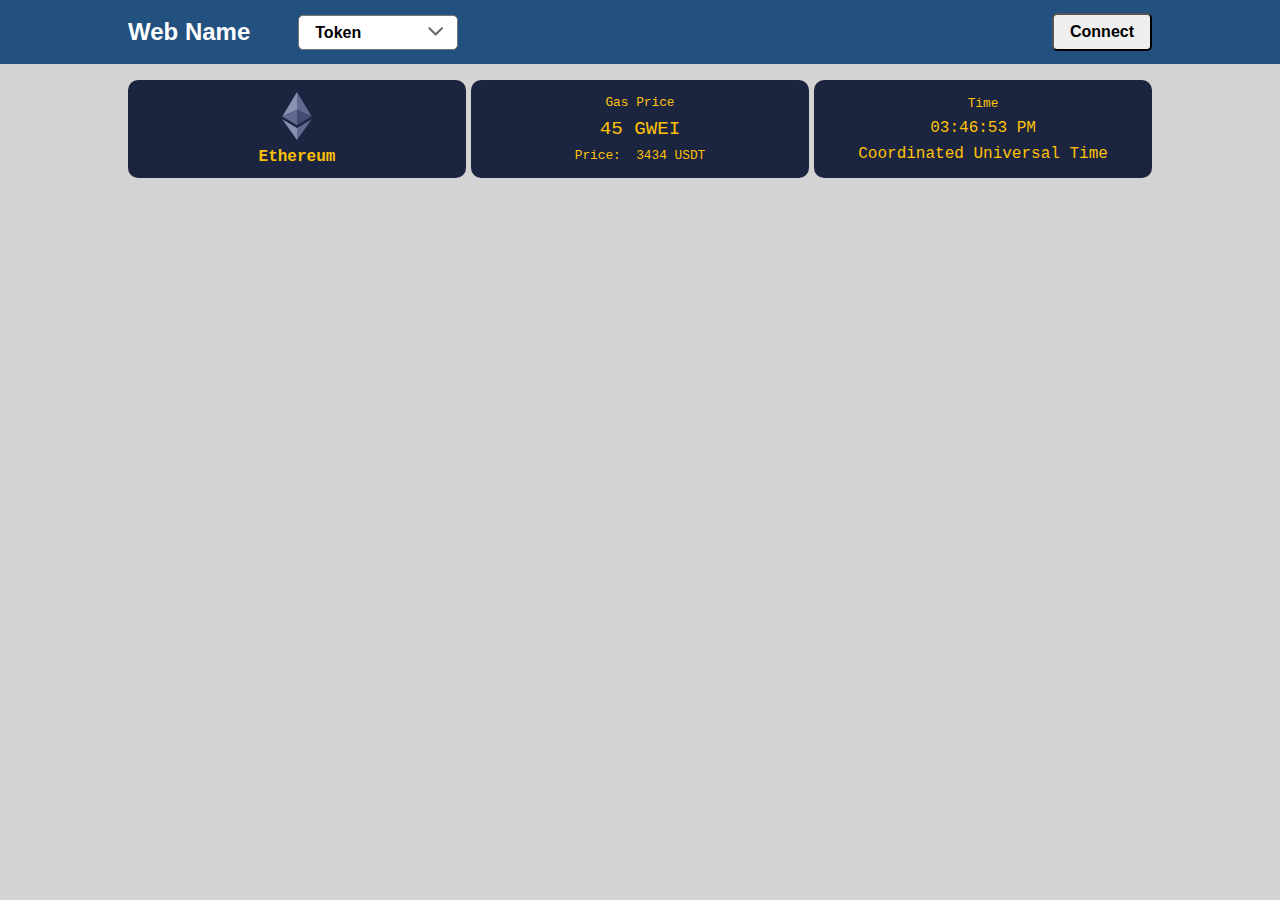
==== public/token.html @ e1e06a16 "time complete" ====
<!DOCTYPE html>
<html lang="en">
<head>
    <meta charset="UTF-8">
    <meta http-equiv="X-UA-Compatible" content="IE=edge">
    <meta name="viewport" content="width=device-width, initial-scale=1.0">
    <title>Token</title>

    <link rel="stylesheet" href="../assets/css/header.css">
    <link rel="stylesheet" href="assets/css/token.css">
</head>
<body>
    
    <header id="header"></header>

    <div class="main">
        
        <div class="first_layer">
            <div class="first_row_1">
                <div class="first_row_box_one">
                    <img class="network_logo" src="assets/images/network/ethereum-eth-logo-diamond-purple.svg" alt="">
                    <div><b>Ethereum</b></div>
                </div>
                <div class="first_row_box_two">
                  <div class="gas_price_into_title">Gas Price</div>
                  <div class="gas_price_into_gwei">45 GWEI</div>
                  <div class="gas_price_into_usdt">
                      Price: &nbsp;
                      <p>3434</p>
                      &nbsp;USDT
                  </div>
                </div>
                <div class="first_row_box_three">
                  <div class="time_into_title">Time</div>
                  <div id="time_zone_time"></div>
                  <div id="time_zone_name"></div>
                </div>
            </div>
        </div>

    </div>

</body>
</html>
<!-- <script src="assets/js/token.js"></script> -->

<script>

    function displayTime() {
        const now = new Date();
        const timeOptions = { hour: '2-digit', minute: '2-digit', second: '2-digit', hour12: true };
        const timeString = now.toLocaleTimeString('en-US', timeOptions);
        
        const timeZoneOptions = { timeZoneName: 'long' };
        const dateTimeFormat = new Intl.DateTimeFormat('en-US', timeZoneOptions);
        const [{ value: timeZoneName }] = dateTimeFormat.formatToParts(now).filter(part => part.type === 'timeZoneName');

        document.querySelector('#time_zone_time').innerHTML = timeString;
        document.querySelector('#time_zone_name').innerHTML = timeZoneName;

    }
    setInterval(() => displayTime(), 1000);
    displayTime();
</script>

<script>
  document.addEventListener('DOMContentLoaded', async function () {
    try {
      
      const header_fetch = fetch('../header.html');

      const [header_fetch_response] = await Promise.all([header_fetch]);

      if (!header_fetch_response.ok) throw new Error('Network response for header was not ok'); 

      const headerData = await header_fetch_response.text();

      document.querySelector('#header').innerHTML = headerData;

      header();
    } catch (error) {
      console.error('Error loading header.html:', error);
    }
  });
</script>
---- assets/css/header.css ----
@import url("color.css");

*{
    margin: 00px;
    padding: 00px;
    box-sizing: border-box;
}
a{
    text-decoration: none;
    color: black;
}

header{
    width: 100%;

    position: sticky;
    top: 00px;
}

.header_parent{
    background-color: var(--header_bg);
    width: 100%;
    height: 4rem;
    padding: 1rem 10%;

    display: flex;
    justify-content: space-between;
    align-items: center;
}
body{
    background-color: var(--background_color);
}
.header_parent .web_name_h{
    font-weight: bold;
    font-family:Verdana, Geneva, Tahoma, sans-serif;
    color: white;
}
.header_parent .header_first_div{
    display: flex;
    justify-content: space-between;
    align-items: center;
    gap: 3rem;
}
.header_parent .connect_wallet_btn{
    padding: 0.5rem 1rem;
    border-radius: 5px;
    font-weight: bold;
    font-size: 1rem;
}
.header_parent .page_select_tag{
    outline: none;
    padding: 0.5rem 1rem;
    font-weight: bold;
    border-radius: 5px;

    min-width: 10rem;
    background-color: var(--white);
    font-size: 16px;
    appearance: none;
    background-image: url('[data-uri]');
    background-repeat: no-repeat;
    background-position: right 10px center;
}

.header_parent .page_select_tag option {
    padding: 10px;
    background-color: #fff;
    color: #333;
    font-size: 16px;
}
---- public/assets/css/token.css ----
.main{
    padding: 1rem 10%;
}
.main *{
    font-family: 'Courier New', Courier, monospace;
}
.first_row_1{
    display: flex;
    justify-content: space-between;
    align-items: center;
}    

.first_row_box_one,
.first_row_box_two,
.first_row_box_three{
    padding: 10px;
    border-radius: 10px;
    background-color:var(--secondary_color);
    width: 33%;
    max-height:100px;
    min-height:98px;
}
.first_row_box_one{
    display:flex;
    justify-content: center;
    align-items: center;
    gap: 0.5rem;
    flex-direction: column;
}
.first_row_box_two{
    display: flex;
    justify-content: center;
    align-items: center;
    flex-direction: column;
    gap: 0.5rem;
}
.first_row_box_three{
    display:flex;
    justify-content:center;
    align-items:center;
    flex-direction:column;
    gap: 0.5rem;
}
#day_month_year_div,
#hour_minute_second_div{
    font-size: 1.2rem;
}
.first_row_box_three *{
   color: var(--accent_color);
}
.first_row_box_two,
.first_row_box_one{
    color: var(--accent_color);
}
.first_row_box_one .network_logo{
   height: 3rem;
   width: 3rem;
}
.gas_price_into_gwei{
    font-size: 1.2rem;
}
.gas_price_into_title{
    font-size: 0.8rem;
}
.time_into_title{
    font-size: 0.8rem;
}
.gas_price_into_usdt{
    display: flex;
    justify-content: center;
    align-items: center;
    font-size: 0.8rem;
}
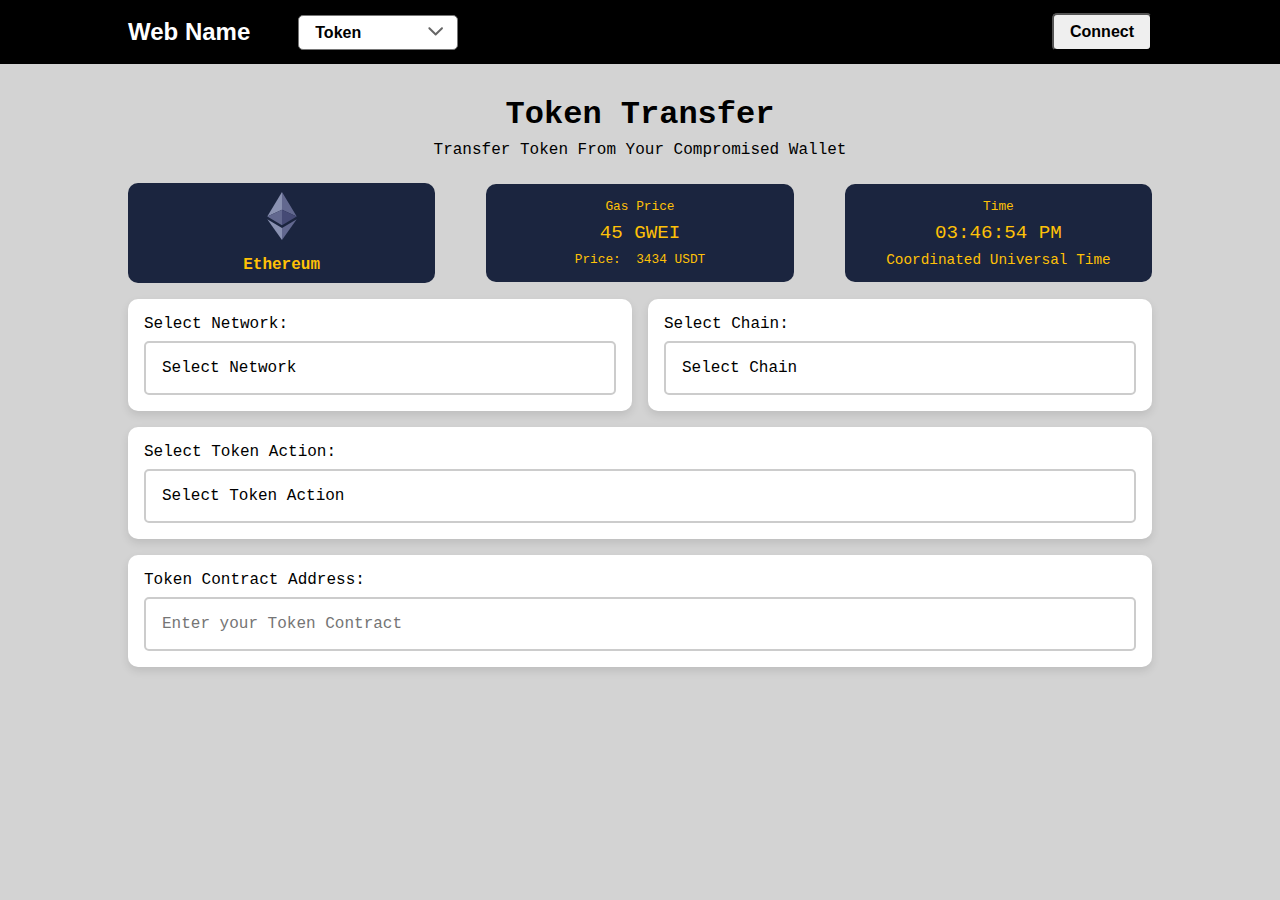
==== commit aa7a9937: "some input tag complete" ====
--- a/public/token.html
+++ b/public/token.html
@@ -8,35 +8,94 @@
 
     <link rel="stylesheet" href="../assets/css/header.css">
     <link rel="stylesheet" href="assets/css/token.css">
+
 </head>
 <body>
     
     <header id="header"></header>
 
     <div class="main">
+
+      <div class="action_title_div" id="action_name">
+        <center>
+          <h1>Token Transfer</h1>
+
+          <div class="descriptionof_token_title" id="action_description">Transfer Token From Your Compromised Wallet</div>
+        </center>
+      </div>
         
-        <div class="first_layer">
-            <div class="first_row_1">
-                <div class="first_row_box_one">
-                    <img class="network_logo" src="assets/images/network/ethereum-eth-logo-diamond-purple.svg" alt="">
-                    <div><b>Ethereum</b></div>
+      <div class="first_layer">
+          <div class="first_row_1">
+              <div class="first_row_box_one">
+                  <img class="network_logo" src="assets/images/network/ethereum-eth-logo-diamond-purple.svg" alt="">
+                  <div><b>Ethereum</b></div>
+              </div>
+              <div class="first_row_box_two">
+                <div class="gas_price_into_title">Gas Price</div>
+                <div class="gas_price_into_gwei">45 GWEI</div>
+                <div class="gas_price_into_usdt">
+                    Price: &nbsp;
+                    <p>3434</p>
+                    &nbsp;USDT
                 </div>
-                <div class="first_row_box_two">
-                  <div class="gas_price_into_title">Gas Price</div>
-                  <div class="gas_price_into_gwei">45 GWEI</div>
-                  <div class="gas_price_into_usdt">
-                      Price: &nbsp;
-                      <p>3434</p>
-                      &nbsp;USDT
-                  </div>
+              </div>
+              <div class="first_row_box_three">
+                <div class="time_into_title">Time</div>
+                <div id="time_zone_time"></div>
+                <div id="time_zone_name"></div>
+              </div>
+          </div>
+      </div>
+
+      <div class="second_layer">
+        <div class="second_row_1">
+
+              <div class="select_parent_div">
+                <div class="input_title_div">Select Network:</div>
+                <div class="select_arrow_contrainer">
+                  <select>
+                      <option value="" selected disabled>Select Network</option>
+                      <option value="network1">Main Network</option>
+                      <option value="network2">Test Network</option>
+                  </select>
                 </div>
-                <div class="first_row_box_three">
-                  <div class="time_into_title">Time</div>
-                  <div id="time_zone_time"></div>
-                  <div id="time_zone_name"></div>
-                </div>
-            </div>
+              </div>
+
+              <div class="select_parent_div">
+                <div class="input_title_div">Select Chain:</div>
+                <select>
+                  <option value="" selected disabled>Select Chain</option>
+                  <option value="network1">Ethrerum</option>
+                  <option value="network2">BNB Chain</option>
+              </select>
+              </div>
+
         </div>
+      </div>
+
+      <div class="third_layer">
+        <div class="third_row_1">
+
+              <div class="select_parent_div">
+                <div class="input_title_div">Select Token Action:</div>
+                <select>
+                  <option value="" selected disabled>Select Token Action</option>
+                  <option value="network1">Transfer Token</option>
+                  <option value="network2">Approve Token</option>
+              </select>
+              </div>
+
+        </div>
+      </div>
+
+      <div class="fourth_layer">
+        <div class="fourth_row_1">
+          <div class="input-container">
+            <div class="input_title_div">Token Contract Address:</div>
+              <input type="text" placeholder="Enter your Token Contract">
+          </div>
+        </div>
+      </div>
 
     </div>
 
--- a/public/assets/css/token.css
+++ b/public/assets/css/token.css
@@ -3,6 +3,15 @@
 }
 .main *{
     font-family: 'Courier New', Courier, monospace;
+}
+.action_title_div{
+    margin:1rem 00rem;
+}
+.descriptionof_token_title{
+    padding: 0.5rem;
+    background-color: transparent;
+    border-radius: 10px;
+    display: inline-block;
 }
 .first_row_1{
     display: flex;
@@ -16,7 +25,7 @@
     padding: 10px;
     border-radius: 10px;
     background-color:var(--secondary_color);
-    width: 33%;
+    width: 30%;
     max-height:100px;
     min-height:98px;
 }
@@ -24,7 +33,7 @@
     display:flex;
     justify-content: center;
     align-items: center;
-    gap: 0.5rem;
+    gap: 1rem;
     flex-direction: column;
 }
 .first_row_box_two{
@@ -41,9 +50,12 @@
     flex-direction:column;
     gap: 0.5rem;
 }
-#day_month_year_div,
-#hour_minute_second_div{
-    font-size: 1.2rem;
+
+#time_zone_time{
+  font-size: 1.2rem;
+}
+#time_zone_name{
+  font-size: 0.9rem;
 }
 .first_row_box_three *{
    color: var(--accent_color);
@@ -70,4 +82,134 @@
     justify-content: center;
     align-items: center;
     font-size: 0.8rem;
+}
+
+
+
+.second_layer .second_row_1 {
+    position: relative;
+    display: inline-block;
+    width:100%;
+    margin-top: 1rem;
+
+    display: flex;
+    align-items: center;
+    justify-content: space-between;
+    gap: 1rem;
+}
+.second_layer .second_row_1 .select_parent_div{
+    width: 50%;
+    position: relative;
+
+    background-color: var(--white);
+    padding: 1rem;
+    border-radius: 10px;
+    box-shadow: 0 4px 8px rgba(0, 0, 0, 0.1);
+}
+.second_layer .second_row_1 select {
+    appearance: none;
+    padding: 1rem;
+    font-size: 1rem;
+    border: 2px solid var(--input_normal_border_color);
+    border-radius: 5px;
+    background-color: var(--whtie);
+    cursor: pointer;
+    outline: none;
+    width: 100%;
+}
+.second_layer .second_row_1 select::-ms-expand {
+    display: none;
+}
+
+.second_layer .second_row_1 select option {
+    padding: 10px;
+}
+.second_layer .second_row_1 select:hover, .second_layer .second_row_1 select:focus {
+    border-color: var(--input_border_focus_color);
+    box-shadow: var(--input_border_box_shadow_focus_color);
+    outline: none;
+}
+
+.third_layer .third_row_1 {
+    position: relative;
+    display: inline-block;
+    width:100%;
+    margin-top: 1rem;
+
+    display: flex;
+    align-items: center;
+    justify-content: space-between;
+    gap: 1rem;
+}
+
+.third_layer .third_row_1 .select_parent_div{
+    width: 100%;
+    position: relative;
+
+    background-color: var(--white);
+    padding: 1rem;
+    border-radius: 10px;
+    box-shadow: 0 4px 8px rgba(0, 0, 0, 0.1);
+
+}
+.third_layer .third_row_1 select {
+    appearance: none;
+    padding: 1rem;  
+    font-size: 1rem;
+    border: 2px solid var(--input_normal_border_color);
+    border-radius: 5px;
+    background-color: var(--white);
+    cursor: pointer;
+    outline: none;
+    width: 100%;
+}
+.third_layer .third_row_1 select::-ms-expand {
+    display: none;
+}
+
+.third_layer .third_row_1 select option {
+    padding: 10px;
+}
+.third_layer .third_row_1 select:hover, .third_layer .third_row_1 select:focus {
+    border-color: var(--input_border_focus_color);
+    box-shadow: var(--input_border_box_shadow_focus_color);
+    outline: none;
+}
+
+.fourth_layer .fourth_row_1{
+    position: relative;
+    display: inline-block;
+    width:100%;
+    margin-top: 1rem;
+
+    display: flex;
+    align-items: center;
+    justify-content: space-between;
+    gap: 1rem;
+}
+
+.fourth_layer .fourth_row_1 .input-container {
+    background-color: var(--white);
+    padding: 1rem;
+    width: 100%;
+    border-radius: 10px;
+    box-shadow: 0 4px 8px rgba(0, 0, 0, 0.1);
+}
+.fourth_layer .fourth_row_1 input {
+    width: 100%;
+    padding: 1rem;
+    border: 2px solid var(--input_normal_border_color);
+    border-radius: 5px;
+    font-size: 16px;
+    transition: border-color 0.3s, box-shadow 0.3s;
+}
+
+.fourth_layer .fourth_row_1 input:focus {
+    border-color: var(--input_border_focus_color);
+    box-shadow: var(--input_border_box_shadow_focus_color);
+    outline: none;
+}
+
+.input_title_div{
+    margin: 00rem 00rem 0.5rem 00rem;
 }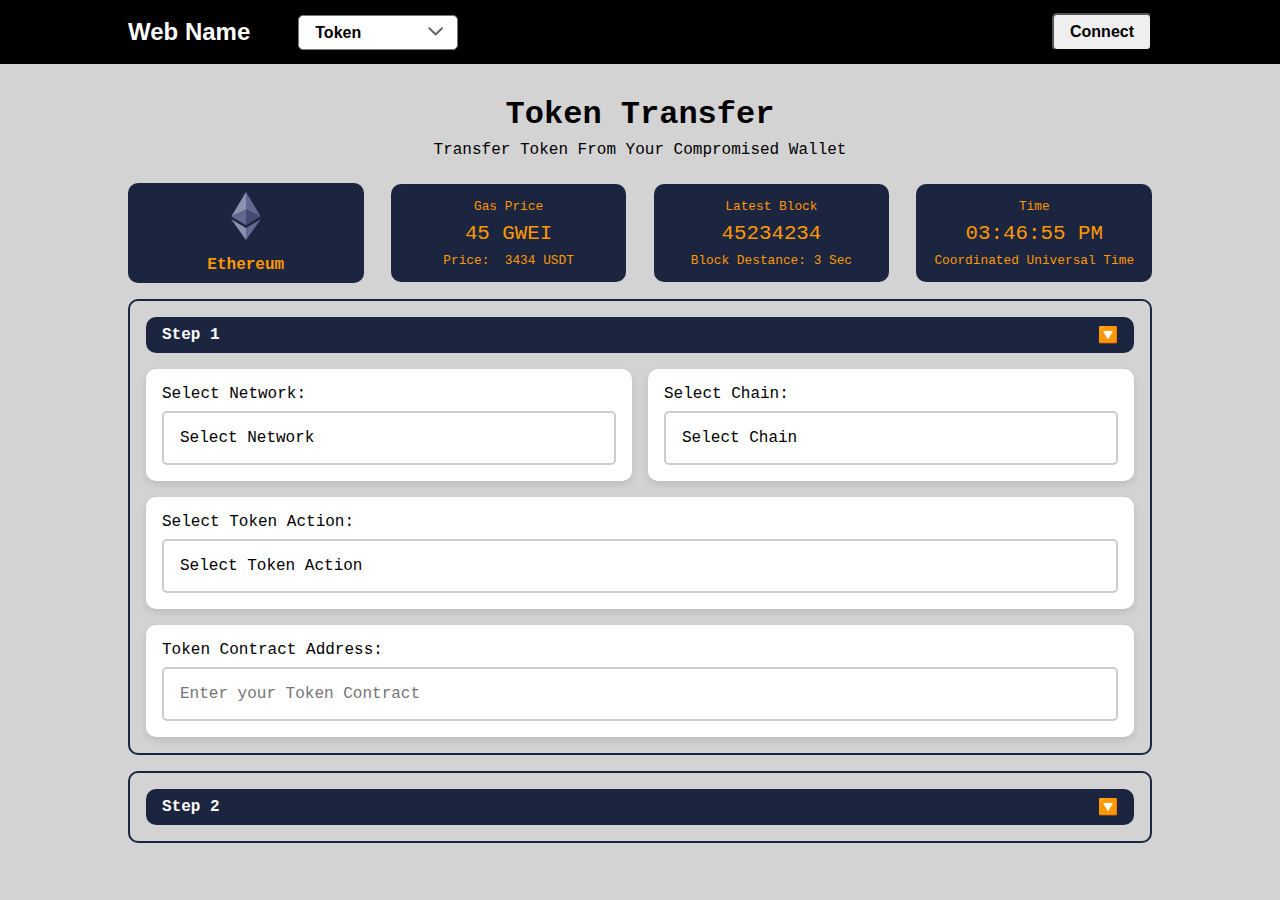
==== commit aae701da: "step one complete" ====
--- a/public/token.html
+++ b/public/token.html
@@ -39,88 +39,101 @@
                     &nbsp;USDT
                 </div>
               </div>
+              <div class="first_row_box_four">
+                <div class="block_into_title">Latest Block</div>
+                <div class="block_into_number">45234234</div>
+                <div class="block_into_timestapm">
+                  Block Destance:&nbsp;<span>3 Sec</span>
+                </div>
+              </div>
               <div class="first_row_box_three">
                 <div class="time_into_title">Time</div>
-                <div id="time_zone_time"></div>
-                <div id="time_zone_name"></div>
+                <div id="time_zone_time" class="time_zone_time"></div>
+                <div id="time_zone_name" class="time_zone_name"></div>
               </div>
           </div>
       </div>
 
-      <div class="second_layer">
-        <div class="second_row_1">
+      <div class="step_div">
 
-              <div class="select_parent_div">
-                <div class="input_title_div">Select Network:</div>
-                <div class="select_arrow_contrainer">
-                  <select>
-                      <option value="" selected disabled>Select Network</option>
-                      <option value="network1">Main Network</option>
-                      <option value="network2">Test Network</option>
+        <div class="step_heading_div">
+           <b>Step 1</b>
+           <button>🔽</button>
+        </div>
+
+        <div class="collapce_box" id="first_step_co_box">
+          <div class="second_layer">
+            <div class="second_row_1">
+
+                  <div class="select_parent_div">
+                    <div class="input_title_div">Select Network:</div>
+                    <div class="select_arrow_contrainer">
+                      <select>
+                          <option value="" selected disabled>Select Network</option>
+                          <option value="network1">Main Network</option>
+                          <option value="network2">Test Network</option>
+                      </select>
+                    </div>
+                  </div>
+
+                  <div class="select_parent_div">
+                    <div class="input_title_div">Select Chain:</div>
+                    <select>
+                      <option value="" selected disabled>Select Chain</option>
+                      <option value="network1">Ethrerum</option>
+                      <option value="network2">BNB Chain</option>
                   </select>
-                </div>
+                  </div>
+
+            </div>
+          </div>
+
+          <div class="third_layer">
+            <div class="third_row_1">
+
+                  <div class="select_parent_div">
+                    <div class="input_title_div">Select Token Action:</div>
+                    <select>
+                      <option value="" selected disabled>Select Token Action</option>
+                      <option value="network1">Transfer Token</option>
+                      <option value="network2">Approve Token</option>
+                  </select>
+                  </div>
+
+            </div>
+          </div>
+
+          <div class="fourth_layer">
+            <div class="fourth_row_1">
+              <div class="input-container">
+                <div class="input_title_div">Token Contract Address:</div>
+                  <input type="text" placeholder="Enter your Token Contract">
               </div>
+            </div>
+          </div>
+        </div>
 
-              <div class="select_parent_div">
-                <div class="input_title_div">Select Chain:</div>
-                <select>
-                  <option value="" selected disabled>Select Chain</option>
-                  <option value="network1">Ethrerum</option>
-                  <option value="network2">BNB Chain</option>
-              </select>
-              </div>
-
-        </div>
       </div>
 
-      <div class="third_layer">
-        <div class="third_row_1">
+      <div class="step_div">
 
-              <div class="select_parent_div">
-                <div class="input_title_div">Select Token Action:</div>
-                <select>
-                  <option value="" selected disabled>Select Token Action</option>
-                  <option value="network1">Transfer Token</option>
-                  <option value="network2">Approve Token</option>
-              </select>
-              </div>
+        <div class="step_heading_div">
+           <b>Step 2</b>
+           <button>🔽</button>
+        </div>
 
+        <div class="collapce_box" id="first_step_co_box">
+           
         </div>
-      </div>
 
-      <div class="fourth_layer">
-        <div class="fourth_row_1">
-          <div class="input-container">
-            <div class="input_title_div">Token Contract Address:</div>
-              <input type="text" placeholder="Enter your Token Contract">
-          </div>
-        </div>
       </div>
 
     </div>
 
 </body>
 </html>
-<!-- <script src="assets/js/token.js"></script> -->
+<script src="assets/js/token.js"></script>
 
-<script>
-
-    function displayTime() {
-        const now = new Date();
-        const timeOptions = { hour: '2-digit', minute: '2-digit', second: '2-digit', hour12: true };
-        const timeString = now.toLocaleTimeString('en-US', timeOptions);
-        
-        const timeZoneOptions = { timeZoneName: 'long' };
-        const dateTimeFormat = new Intl.DateTimeFormat('en-US', timeZoneOptions);
-        const [{ value: timeZoneName }] = dateTimeFormat.formatToParts(now).filter(part => part.type === 'timeZoneName');
-
-        document.querySelector('#time_zone_time').innerHTML = timeString;
-        document.querySelector('#time_zone_name').innerHTML = timeZoneName;
-
-    }
-    setInterval(() => displayTime(), 1000);
-    displayTime();
-</script>
 
 <script>
   document.addEventListener('DOMContentLoaded', async function () {
--- a/public/assets/css/token.css
+++ b/public/assets/css/token.css
@@ -21,11 +21,12 @@
 
 .first_row_box_one,
 .first_row_box_two,
-.first_row_box_three{
+.first_row_box_three,
+.first_row_box_four{
     padding: 10px;
     border-radius: 10px;
     background-color:var(--secondary_color);
-    width: 30%;
+    width: 23%;
     max-height:100px;
     min-height:98px;
 }
@@ -50,34 +51,41 @@
     flex-direction:column;
     gap: 0.5rem;
 }
-
-#time_zone_time{
-  font-size: 1.2rem;
-}
-#time_zone_name{
-  font-size: 0.9rem;
-}
+.first_row_box_four{
+    display:flex;
+    justify-content:center;
+    align-items:center;
+    flex-direction:column;
+    gap: 0.5rem;
+}
+
 .first_row_box_three *{
    color: var(--accent_color);
 }
 .first_row_box_two,
-.first_row_box_one{
+.first_row_box_one,
+.first_row_box_four{
     color: var(--accent_color);
 }
 .first_row_box_one .network_logo{
    height: 3rem;
    width: 3rem;
 }
+
+.block_into_number,
+.time_zone_time,
 .gas_price_into_gwei{
-    font-size: 1.2rem;
-}
+    font-size: 1.3rem;
+}
+
+.time_into_title,
+.block_into_title,
 .gas_price_into_title{
     font-size: 0.8rem;
 }
-.time_into_title{
-    font-size: 0.8rem;
-}
-.gas_price_into_usdt{
+.gas_price_into_usdt,
+.block_into_timestapm,
+.time_zone_name{
     display: flex;
     justify-content: center;
     align-items: center;
@@ -212,4 +220,31 @@
 
 .input_title_div{
     margin: 00rem 00rem 0.5rem 00rem;
+}
+
+.step_div{
+    margin-top: 1rem;
+    border:2px solid var(--secondary_color);
+    border-radius: 10px;
+    padding: 1rem;
+    width: 100%;
+}
+.step_div .step_heading_div{
+   background-color: var(--secondary_color);
+   padding: 0.5rem 1rem;
+   border-radius: 10px;
+
+   display: flex;
+   justify-content: space-between;
+   align-items: center;
+   width: 100%;
+}
+.step_heading_div b{
+    color: var(--white);
+}
+.step_heading_div button{
+    border: none;
+    outline: none;
+    background-color: transparent;
+    font-size: 1rem;
 }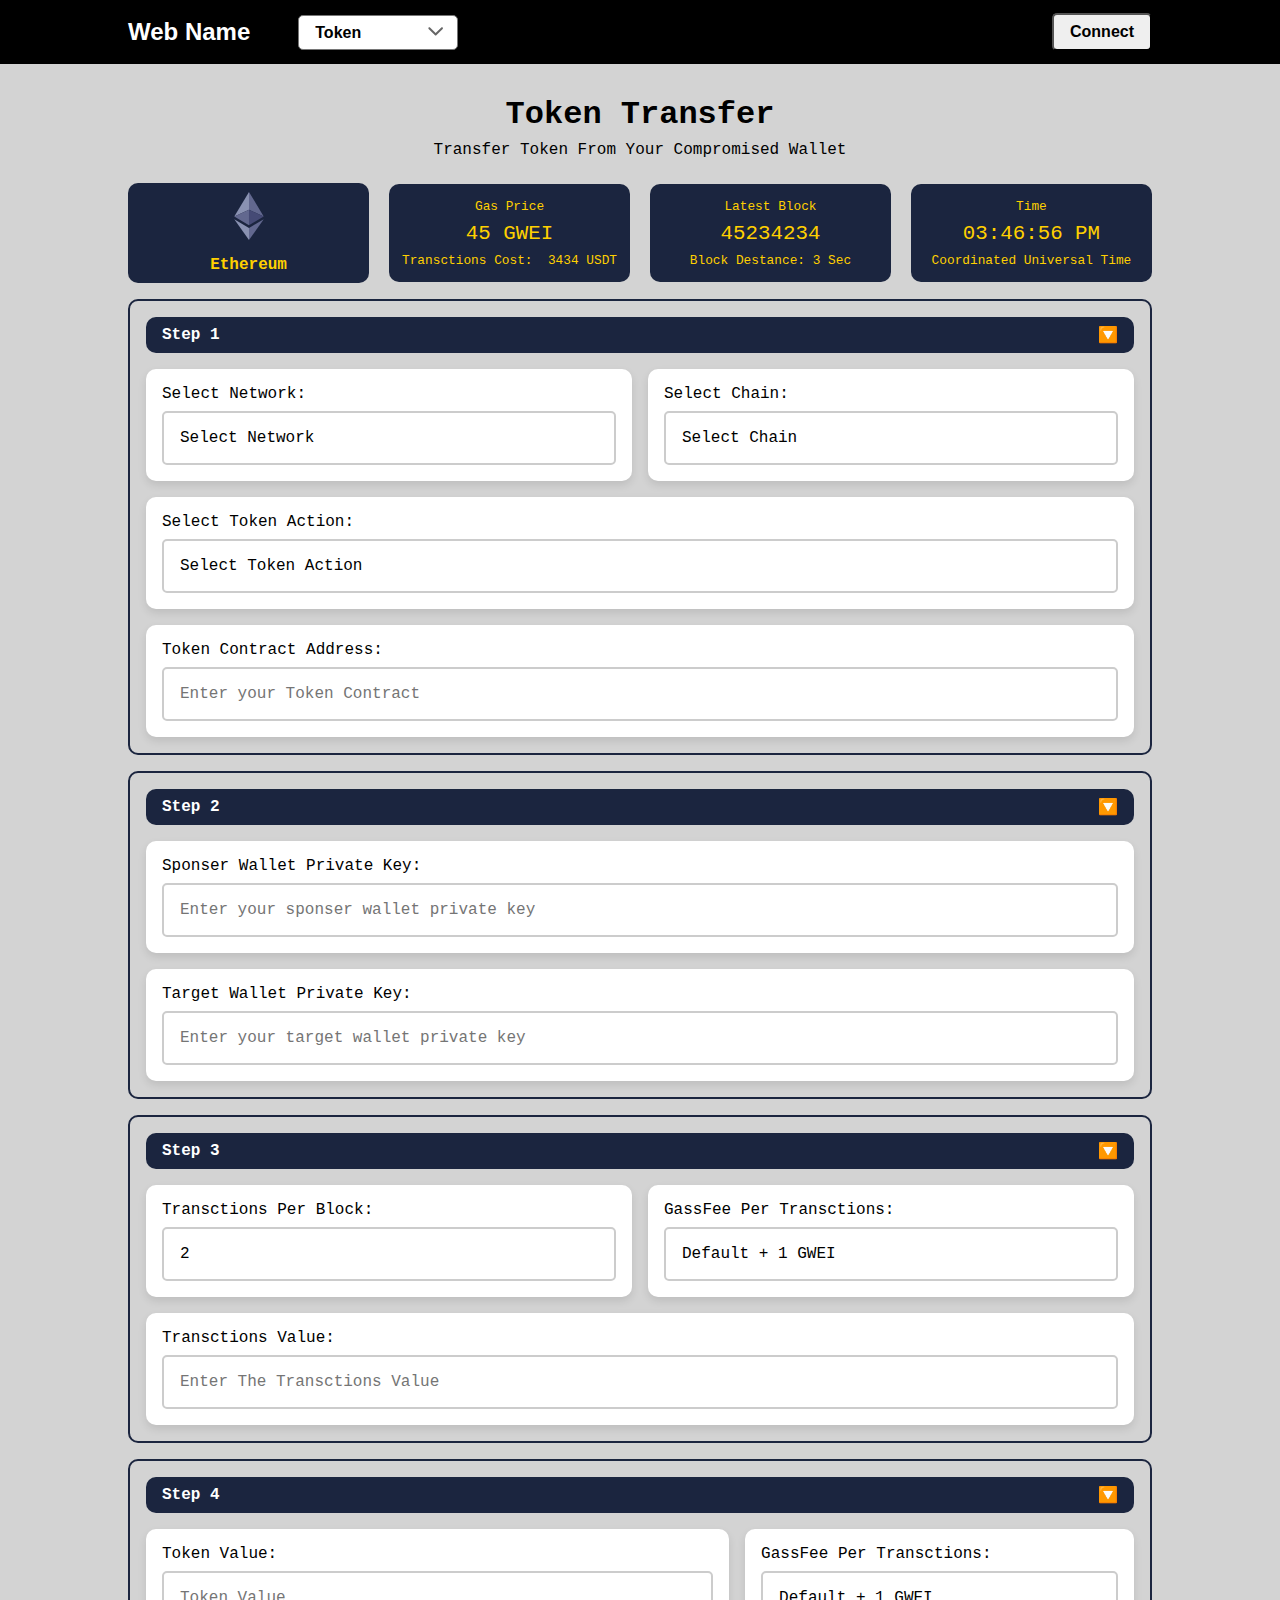
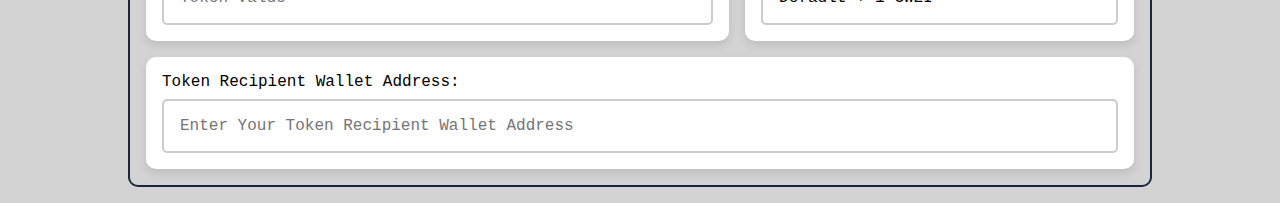
==== commit 84b0a0c1: "4 step complete" ====
--- a/public/token.html
+++ b/public/token.html
@@ -34,7 +34,7 @@
                 <div class="gas_price_into_title">Gas Price</div>
                 <div class="gas_price_into_gwei">45 GWEI</div>
                 <div class="gas_price_into_usdt">
-                    Price: &nbsp;
+                    Transctions Cost: &nbsp;
                     <p>3434</p>
                     &nbsp;USDT
                 </div>
@@ -54,6 +54,7 @@
           </div>
       </div>
 
+      <!-- step 1 netwok and chain and token contact address  -->
       <div class="step_div">
 
         <div class="step_heading_div">
@@ -115,6 +116,7 @@
 
       </div>
 
+      <!-- step 2 for user wallet private key , target wallet private key , token recipient address  -->
       <div class="step_div">
 
         <div class="step_heading_div">
@@ -122,8 +124,131 @@
            <button>🔽</button>
         </div>
 
-        <div class="collapce_box" id="first_step_co_box">
-           
+        <div class="collapce_box" id="second_step_co_box">
+          
+          <div class="five_layer">
+            
+            <div class="five_row_1">
+              <div class="input-container">
+                <div class="input_title_div">Sponser Wallet Private Key:</div>
+                  <input type="text" placeholder="Enter your sponser wallet private key">
+              </div>
+            </div>
+
+            <div class="five_row_2">
+              <div class="input-container">
+                <div class="input_title_div">Target Wallet Private Key:</div>
+                  <input type="text" placeholder="Enter your target wallet private key">
+              </div>
+            </div>
+
+          </div>
+
+        </div>
+
+      </div>
+
+      <div class="step_div">
+
+        <div class="step_heading_div">
+           <b>Step 3</b>
+           <button>🔽</button>
+        </div>
+
+        <div class="collapce_box" id="third_step_co_box">
+          
+          <div class="six_layer">
+
+            <div class="six_row_1">
+
+               <div class="select_parent_div">
+                  <div class="input_title_div">Transctions Per Block:</div>
+                    <select>
+                      <option value="" disabled>Select Transctions Per Block</option>
+                      <option value="2" selected>2</option>
+                      <option value="3">3</option>
+                      <option value="4">4</option>
+                    </select>
+               </div>
+
+               <div class="select_parent_div">
+                <div class="input_title_div">GassFee Per Transctions:</div>
+                  <select>
+                    <option value="" disabled>Select GassFee Per Transctions</option>
+                    <option value="2" selected>Default + 1 GWEI</option>
+                    <option value="3">Default + 2 GWEI</option>
+                    <option value="3">Default + 3 GWEI</option>
+                    <option value="4">Default + 4 GWEI</option>
+                    <option value="4">Default + 5 GWEI</option>
+                    <option value="4">Default + 6 GWEI</option>
+                    <option value="4">Default + 7 GWEI</option>
+                    <option value="4">Default + 8 GWEI</option>
+                    <option value="4">Default + 9 GWEI</option>
+                    <option value="4">Default + 10 GWEI</option>
+                  </select>
+               </div>
+
+            </div>
+
+            <div class="six_row_2">
+              <div class="input-container">
+                <div class="input_title_div">Transctions Value:</div>
+                  <input type="number" placeholder="Enter The Transctions Value">
+              </div>
+            </div>
+
+          </div>
+
+        </div>
+
+      </div>
+
+      <div class="step_div">
+
+        <div class="step_heading_div">
+           <b>Step 4</b>
+           <button>🔽</button>
+        </div>
+
+        <div class="collapce_box" id="third_step_co_box">
+          
+          <div class="seven_layer">
+
+            <div class="seven_row_1">
+
+                <div class="input-container">
+                   <div class="input_title_div">Token Value:</div>
+                   <input type="number" placeholder="Token Value">
+                </div>
+
+               <div class="select_parent_div">
+                <div class="input_title_div">GassFee Per Transctions:</div>
+                  <select>
+                    <option value="" disabled>Select GassFee Per Transctions</option>
+                    <option value="2" selected>Default + 1 GWEI</option>
+                    <option value="3">Default + 2 GWEI</option>
+                    <option value="3">Default + 3 GWEI</option>
+                    <option value="4">Default + 4 GWEI</option>
+                    <option value="4">Default + 5 GWEI</option>
+                    <option value="4">Default + 6 GWEI</option>
+                    <option value="4">Default + 7 GWEI</option>
+                    <option value="4">Default + 8 GWEI</option>
+                    <option value="4">Default + 9 GWEI</option>
+                    <option value="4">Default + 10 GWEI</option>
+                  </select>
+               </div>
+
+            </div>
+
+            <div class="seven_row_2">
+              <div class="input-container">
+                <div class="input_title_div">Token Recipient Wallet Address:</div>
+                  <input type="text" placeholder="Enter Your Token Recipient Wallet Address">
+              </div>
+            </div>
+
+          </div>
+
         </div>
 
       </div>
--- a/assets/css/header.css
+++ b/assets/css/header.css
@@ -15,6 +15,7 @@
 
     position: sticky;
     top: 00px;
+    z-index:+999999999999999;
 }
 
 .header_parent{
--- a/public/assets/css/token.css
+++ b/public/assets/css/token.css
@@ -26,7 +26,7 @@
     padding: 10px;
     border-radius: 10px;
     background-color:var(--secondary_color);
-    width: 23%;
+    width: 23.55%;
     max-height:100px;
     min-height:98px;
 }
@@ -247,4 +247,271 @@
     outline: none;
     background-color: transparent;
     font-size: 1rem;
-}+}
+.collapce_box{
+    transition:0.5s;
+    /* display:none; */
+}
+
+
+.five_layer .five_row_1{
+    position: relative;
+    display: inline-block;
+    width:100%;
+    margin-top: 1rem;
+
+    display: flex;
+    align-items: center;
+    justify-content: space-between;
+    gap: 1rem;
+}
+
+.five_layer .five_row_1 .input-container {
+    background-color: var(--white);
+    padding: 1rem;
+    width: 100%;
+    border-radius: 10px;
+    box-shadow: 0 4px 8px rgba(0, 0, 0, 0.1);
+}
+.five_layer .five_row_1 input {
+    width: 100%;
+    padding: 1rem;
+    border: 2px solid var(--input_normal_border_color);
+    border-radius: 5px;
+    font-size: 16px;
+    transition: border-color 0.3s, box-shadow 0.3s;
+}
+
+.five_layer .five_row_1 input:focus {
+    border-color: var(--input_border_focus_color);
+    box-shadow: var(--input_border_box_shadow_focus_color);
+    outline: none;
+}
+
+
+.five_layer .five_row_2{
+    position: relative;
+    display: inline-block;
+    width:100%;
+    margin-top: 1rem;
+
+    display: flex;
+    align-items: center;
+    justify-content: space-between;
+    gap: 1rem;
+}
+.five_layer .five_row_2 .input-container {
+    background-color: var(--white);
+    padding: 1rem;
+    width: 100%;
+    border-radius: 10px;
+    box-shadow: 0 4px 8px rgba(0, 0, 0, 0.1);
+}
+.five_layer .five_row_2 input {
+    width: 100%;
+    padding: 1rem;
+    border: 2px solid var(--input_normal_border_color);
+    border-radius: 5px;
+    font-size: 16px;
+    transition: border-color 0.3s, box-shadow 0.3s;
+}
+
+.five_layer .five_row_2 input:focus {
+    border-color: var(--input_border_focus_color);
+    box-shadow: var(--input_border_box_shadow_focus_color);
+    outline: none;
+}
+
+
+.six_layer .six_row_1{
+    position: relative;
+    display: inline-block;
+    width:100%;
+    margin-top: 1rem;
+
+    display: flex;
+    align-items: center;
+    justify-content: space-between;
+    gap: 1rem;
+}
+
+
+
+.six_layer .six_row_1 .select_parent_div{
+    width: 50%;
+    position: relative;
+
+    background-color: var(--white);
+    padding: 1rem;
+    border-radius: 10px;
+    box-shadow: 0 4px 8px rgba(0, 0, 0, 0.1);
+
+}
+.six_layer .six_row_1 select {
+    appearance: none;
+    padding: 1rem;  
+    font-size: 1rem;
+    border: 2px solid var(--input_normal_border_color);
+    border-radius: 5px;
+    background-color: var(--white);
+    cursor: pointer;
+    outline: none;
+    width: 100%;
+}
+.six_layer .six_row_1 select::-ms-expand {
+    display: none;
+}
+
+.six_layer .six_row_1 select option {
+    padding: 10px;
+}
+.six_layer .six_row_1 select:hover, .six_layer .six_row_1 select:focus {
+    border-color: var(--input_border_focus_color);
+    box-shadow: var(--input_border_box_shadow_focus_color);
+    outline: none;
+}
+
+
+
+
+
+
+.six_layer .six_row_2{
+    position: relative;
+    display: inline-block;
+    width:100%;
+    margin-top: 1rem;
+
+    display: flex;
+    align-items: center;
+    justify-content: space-between;
+    gap: 1rem;
+}
+.six_layer .six_row_2 .input-container {
+    background-color: var(--white);
+    padding: 1rem;
+    width: 100%;
+    border-radius: 10px;
+    box-shadow: 0 4px 8px rgba(0, 0, 0, 0.1);
+}
+.six_layer .six_row_2 input {
+    width: 100%;
+    padding: 1rem;
+    border: 2px solid var(--input_normal_border_color);
+    border-radius: 5px;
+    font-size: 16px;
+    transition: border-color 0.3s, box-shadow 0.3s;
+}
+
+.six_layer .six_row_2 input:focus {
+    border-color: var(--input_border_focus_color);
+    box-shadow: var(--input_border_box_shadow_focus_color);
+    outline: none;
+}
+
+
+.seven_layer .seven_row_1{
+    position: relative;
+    display: inline-block;
+    width:100%;
+    margin-top: 1rem;
+
+    display: flex;
+    align-items: center;
+    justify-content: space-between;
+    gap: 1rem;
+}
+
+.seven_layer .seven_row_1 .select_parent_div{
+    width: 40%;
+    position: relative;
+
+    background-color: var(--white);
+    padding: 1rem;
+    border-radius: 10px;
+    box-shadow: 0 4px 8px rgba(0, 0, 0, 0.1);
+
+}
+.seven_layer .seven_row_1 select {
+    appearance: none;
+    padding: 1rem;  
+    font-size: 1rem;
+    border: 2px solid var(--input_normal_border_color);
+    border-radius: 5px;
+    background-color: var(--white);
+    cursor: pointer;
+    outline: none;
+    width: 100%;
+}
+.seven_layer .seven_row_1 select::-ms-expand {
+    display: none;
+}
+
+.seven_layer .seven_row_1 select option {
+    padding: 10px;
+}
+.seven_layer .seven_row_1 select:hover, .seven_layer .seven_row_1 select:focus {
+    border-color: var(--input_border_focus_color);
+    box-shadow: var(--input_border_box_shadow_focus_color);
+    outline: none;
+}
+
+
+
+
+
+.seven_layer .seven_row_2{
+    position: relative;
+    display: inline-block;
+    width:100%;
+    margin-top: 1rem;
+
+    display: flex;
+    align-items: center;
+    justify-content: space-between;
+    gap: 1rem;
+}
+.seven_layer .seven_row_2 .input-container {
+    background-color: var(--white);
+    padding: 1rem;
+    width: 100%;
+    border-radius: 10px;
+    box-shadow: 0 4px 8px rgba(0, 0, 0, 0.1);
+}
+.seven_layer .seven_row_2 input {
+    width: 100%;
+    padding: 1rem;
+    border: 2px solid var(--input_normal_border_color);
+    border-radius: 5px;
+    font-size: 16px;
+    transition: border-color 0.3s, box-shadow 0.3s;
+}
+
+.seven_layer .seven_row_2 input:focus {
+    border-color: var(--input_border_focus_color);
+    box-shadow: var(--input_border_box_shadow_focus_color);
+    outline: none;
+}
+
+
+.seven_layer .seven_row_1 .input-container {
+    background-color: var(--white);
+    padding: 1rem;
+    width: 60%;
+    border-radius: 10px;
+    box-shadow: 0 4px 8px rgba(0, 0, 0, 0.1);
+}
+.seven_layer .seven_row_1 input {
+    width: 100%;
+    padding: 1rem;
+    border: 2px solid var(--input_normal_border_color);
+    border-radius: 5px;
+    font-size: 16px;
+    transition: border-color 0.3s, box-shadow 0.3s;
+}
+
+.seven_layer .seven_row_1 input:focus {
+    border-color: var(--input_border_focus_color);
+    box-shadow: var(--input_border_box_shadow_focus_color);
+    outline: none;
+}
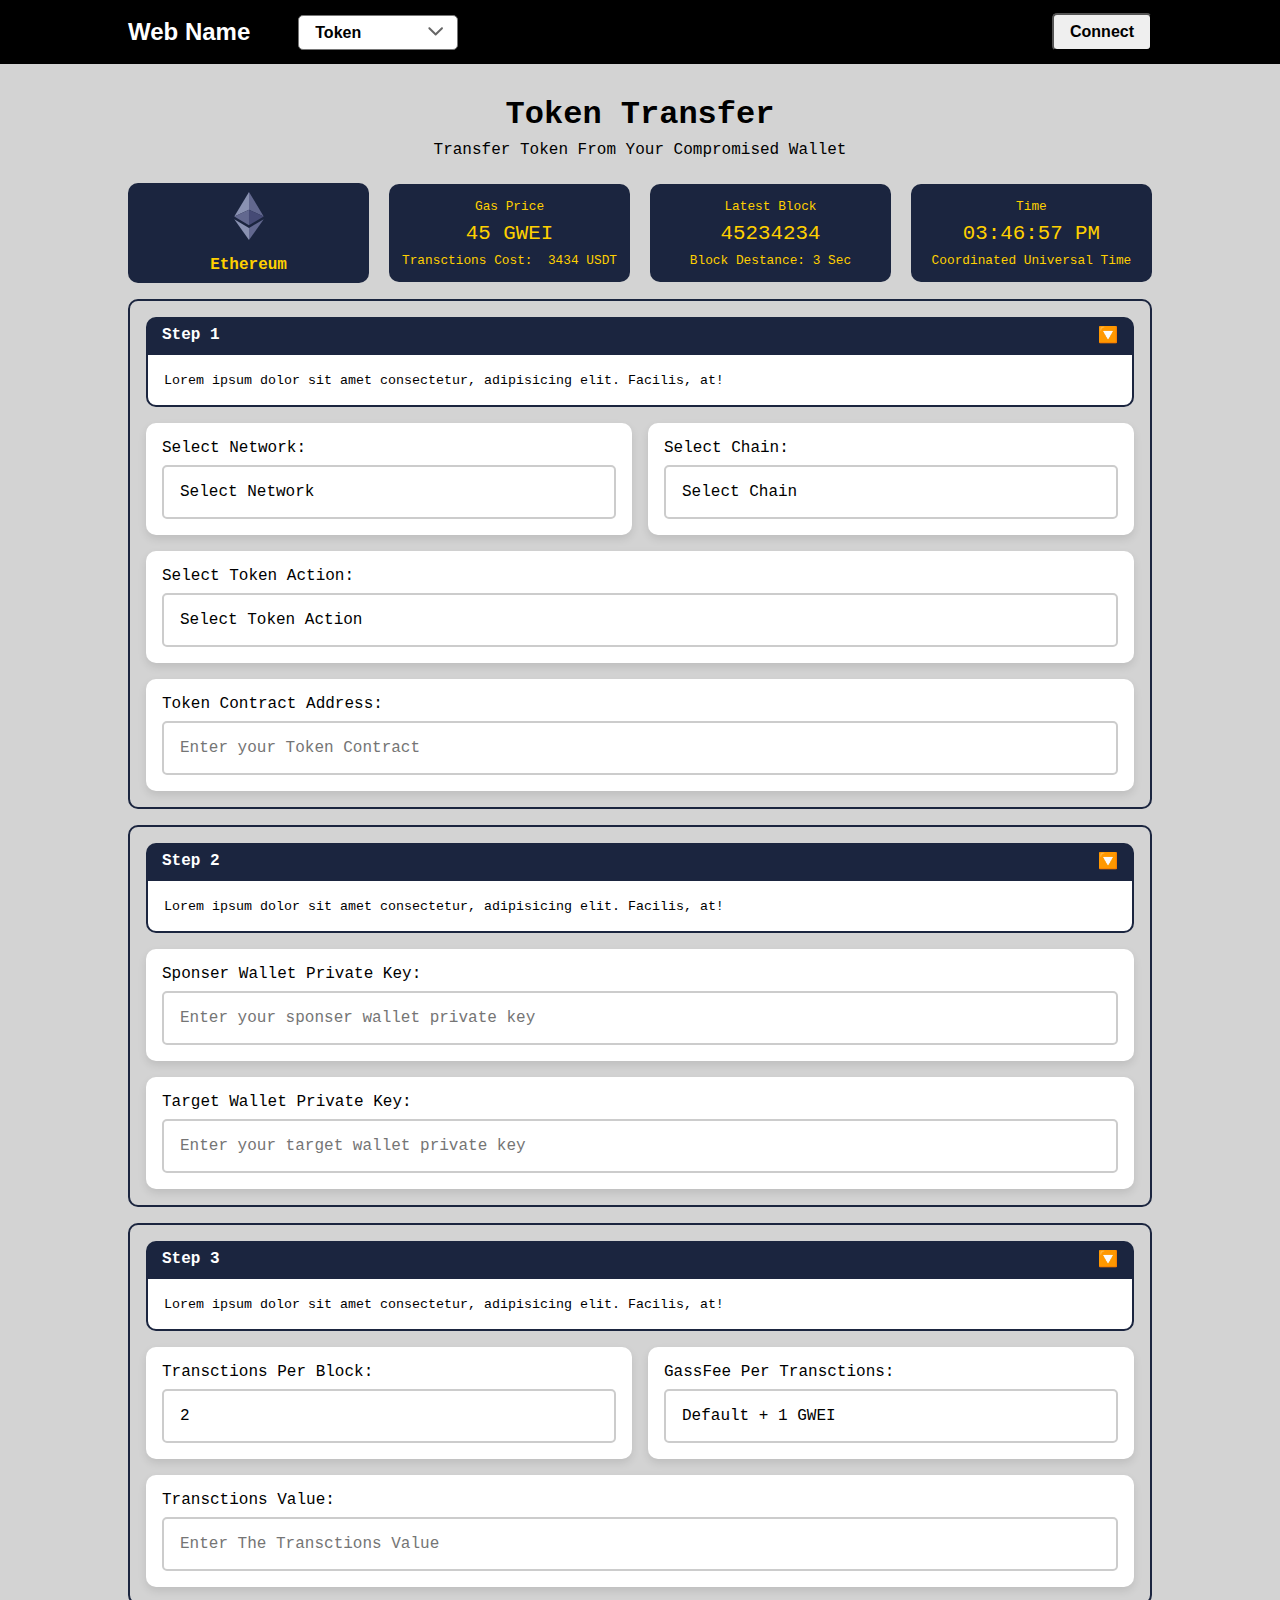
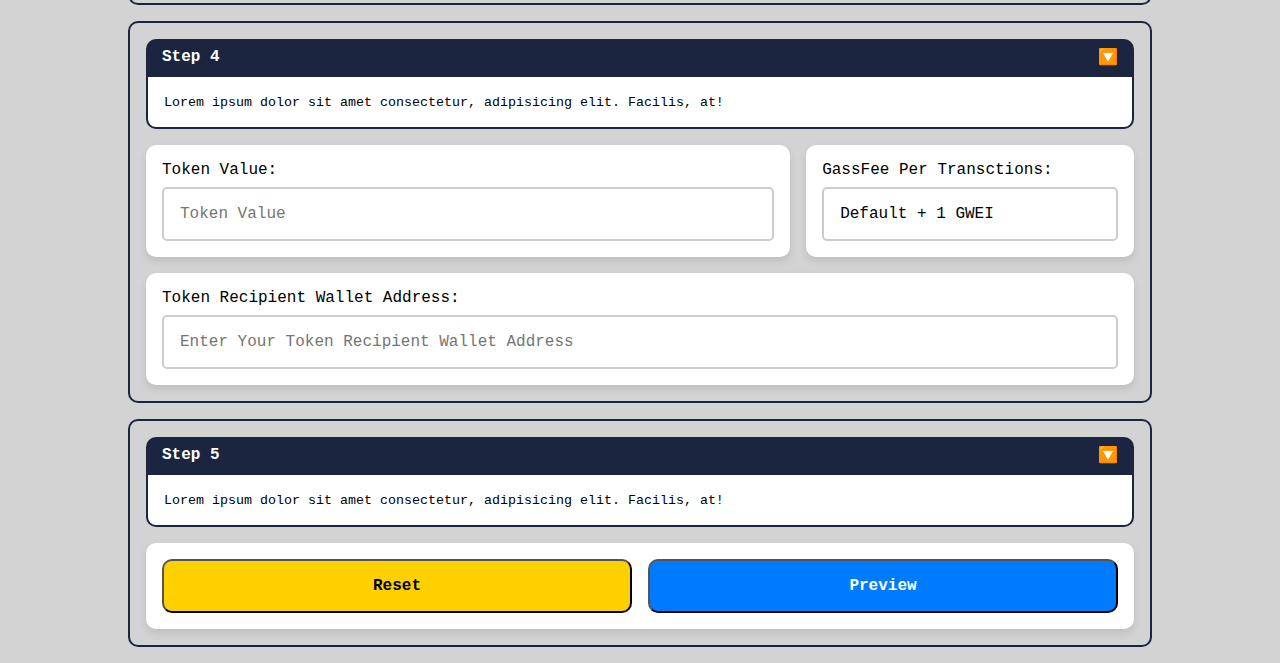
==== commit daac8d3a: "some css changed" ====
--- a/public/token.html
+++ b/public/token.html
@@ -24,8 +24,8 @@
         </center>
       </div>
         
-      <div class="first_layer">
-          <div class="first_row_1">
+      <div class="first_layer all_layer">
+          <div class="first_row_1 layer_row">
               <div class="first_row_box_one">
                   <img class="network_logo" src="assets/images/network/ethereum-eth-logo-diamond-purple.svg" alt="">
                   <div><b>Ethereum</b></div>
@@ -58,21 +58,26 @@
       <div class="step_div">
 
         <div class="step_heading_div">
-           <b>Step 1</b>
-           <button>🔽</button>
+           <div class="step_name_arrow">
+              <b>Step 1</b>
+              <button>🔽</button>
+           </div>
+           <div class="step_description">
+            <small>Lorem ipsum dolor sit amet consectetur, adipisicing elit. Facilis, at!</small>
+           </div>
         </div>
 
         <div class="collapce_box" id="first_step_co_box">
-          <div class="second_layer">
-            <div class="second_row_1">
+          <div class="second_layer all_layer">
+            <div class="second_row_1 layer_row">
 
                   <div class="select_parent_div">
                     <div class="input_title_div">Select Network:</div>
                     <div class="select_arrow_contrainer">
                       <select>
                           <option value="" selected disabled>Select Network</option>
-                          <option value="network1">Main Network</option>
-                          <option value="network2">Test Network</option>
+                          <option value="">Main Network</option>
+                          <option value="">Test Network</option>
                       </select>
                     </div>
                   </div>
@@ -81,31 +86,31 @@
                     <div class="input_title_div">Select Chain:</div>
                     <select>
                       <option value="" selected disabled>Select Chain</option>
-                      <option value="network1">Ethrerum</option>
-                      <option value="network2">BNB Chain</option>
+                      <option value="">Ethrerum</option>
+                      <option value="">BNB Chain</option>
                   </select>
                   </div>
 
             </div>
           </div>
 
-          <div class="third_layer">
-            <div class="third_row_1">
+          <div class="third_layer all_layer">
+            <div class="third_row_1 layer_row">
 
                   <div class="select_parent_div">
                     <div class="input_title_div">Select Token Action:</div>
                     <select>
                       <option value="" selected disabled>Select Token Action</option>
-                      <option value="network1">Transfer Token</option>
-                      <option value="network2">Approve Token</option>
+                      <option value="">Transfer Token</option>
+                      <option value="">Approve Token</option>
                   </select>
                   </div>
 
             </div>
           </div>
 
-          <div class="fourth_layer">
-            <div class="fourth_row_1">
+          <div class="fourth_layer all_layer">
+            <div class="fourth_row_1 layer_row">
               <div class="input-container">
                 <div class="input_title_div">Token Contract Address:</div>
                   <input type="text" placeholder="Enter your Token Contract">
@@ -120,22 +125,27 @@
       <div class="step_div">
 
         <div class="step_heading_div">
-           <b>Step 2</b>
-           <button>🔽</button>
+           <div class="step_name_arrow">
+              <b>Step 2</b>
+              <button>🔽</button>
+           </div>
+           <div class="step_description">
+            <small>Lorem ipsum dolor sit amet consectetur, adipisicing elit. Facilis, at!</small>
+           </div>
         </div>
 
         <div class="collapce_box" id="second_step_co_box">
           
-          <div class="five_layer">
+          <div class="five_layer all_layer">
             
-            <div class="five_row_1">
+            <div class="five_row_1 layer_row">
               <div class="input-container">
                 <div class="input_title_div">Sponser Wallet Private Key:</div>
                   <input type="text" placeholder="Enter your sponser wallet private key">
               </div>
             </div>
 
-            <div class="five_row_2">
+            <div class="five_row_2 layer_row">
               <div class="input-container">
                 <div class="input_title_div">Target Wallet Private Key:</div>
                   <input type="text" placeholder="Enter your target wallet private key">
@@ -148,26 +158,32 @@
 
       </div>
 
-      <div class="step_div">
-
-        <div class="step_heading_div">
-           <b>Step 3</b>
-           <button>🔽</button>
+      <!-- set up user wallet details  -->
+      <div class="step_div">
+
+        <div class="step_heading_div">
+           <div class="step_name_arrow">
+              <b>Step 3</b>
+              <button>🔽</button>
+           </div>
+           <div class="step_description">
+            <small>Lorem ipsum dolor sit amet consectetur, adipisicing elit. Facilis, at!</small>
+           </div>
         </div>
 
         <div class="collapce_box" id="third_step_co_box">
           
-          <div class="six_layer">
-
-            <div class="six_row_1">
+          <div class="six_layer all_layer">
+
+            <div class="six_row_1 layer_row">
 
                <div class="select_parent_div">
                   <div class="input_title_div">Transctions Per Block:</div>
                     <select>
                       <option value="" disabled>Select Transctions Per Block</option>
-                      <option value="2" selected>2</option>
-                      <option value="3">3</option>
-                      <option value="4">4</option>
+                      <option value="" selected>2</option>
+                      <option value="">3</option>
+                      <option value="">4</option>
                     </select>
                </div>
 
@@ -175,22 +191,22 @@
                 <div class="input_title_div">GassFee Per Transctions:</div>
                   <select>
                     <option value="" disabled>Select GassFee Per Transctions</option>
-                    <option value="2" selected>Default + 1 GWEI</option>
-                    <option value="3">Default + 2 GWEI</option>
-                    <option value="3">Default + 3 GWEI</option>
-                    <option value="4">Default + 4 GWEI</option>
-                    <option value="4">Default + 5 GWEI</option>
-                    <option value="4">Default + 6 GWEI</option>
-                    <option value="4">Default + 7 GWEI</option>
-                    <option value="4">Default + 8 GWEI</option>
-                    <option value="4">Default + 9 GWEI</option>
-                    <option value="4">Default + 10 GWEI</option>
+                    <option value="" selected>Default + 1 GWEI</option>
+                    <option value="">Default + 2 GWEI</option>
+                    <option value="">Default + 3 GWEI</option>
+                    <option value="">Default + 4 GWEI</option>
+                    <option value="">Default + 5 GWEI</option>
+                    <option value="">Default + 6 GWEI</option>
+                    <option value="">Default + 7 GWEI</option>
+                    <option value="">Default + 8 GWEI</option>
+                    <option value="">Default + 9 GWEI</option>
+                    <option value="">Default + 10 GWEI</option>
                   </select>
                </div>
 
             </div>
 
-            <div class="six_row_2">
+            <div class="six_row_2 layer_row">
               <div class="input-container">
                 <div class="input_title_div">Transctions Value:</div>
                   <input type="number" placeholder="Enter The Transctions Value">
@@ -203,18 +219,24 @@
 
       </div>
 
-      <div class="step_div">
-
-        <div class="step_heading_div">
-           <b>Step 4</b>
-           <button>🔽</button>
-        </div>
-
-        <div class="collapce_box" id="third_step_co_box">
+      <!-- set up target wallet details -->
+      <div class="step_div">
+
+        <div class="step_heading_div">
+           <div class="step_name_arrow">
+              <b>Step 4</b>
+              <button>🔽</button>
+           </div>
+           <div class="step_description">
+            <small>Lorem ipsum dolor sit amet consectetur, adipisicing elit. Facilis, at!</small>
+           </div>
+        </div>
+
+        <div class="collapce_box" id="fourth_step_co_box">
           
-          <div class="seven_layer">
-
-            <div class="seven_row_1">
+          <div class="seven_layer all_layer">
+
+            <div class="seven_row_1 layer_row">
 
                 <div class="input-container">
                    <div class="input_title_div">Token Value:</div>
@@ -225,28 +247,56 @@
                 <div class="input_title_div">GassFee Per Transctions:</div>
                   <select>
                     <option value="" disabled>Select GassFee Per Transctions</option>
-                    <option value="2" selected>Default + 1 GWEI</option>
-                    <option value="3">Default + 2 GWEI</option>
-                    <option value="3">Default + 3 GWEI</option>
-                    <option value="4">Default + 4 GWEI</option>
-                    <option value="4">Default + 5 GWEI</option>
-                    <option value="4">Default + 6 GWEI</option>
-                    <option value="4">Default + 7 GWEI</option>
-                    <option value="4">Default + 8 GWEI</option>
-                    <option value="4">Default + 9 GWEI</option>
-                    <option value="4">Default + 10 GWEI</option>
+                    <option value="" selected>Default + 1 GWEI</option>
+                    <option value="">Default + 2 GWEI</option>
+                    <option value="">Default + 3 GWEI</option>
+                    <option value="">Default + 4 GWEI</option>
+                    <option value="">Default + 5 GWEI</option>
+                    <option value="">Default + 6 GWEI</option>
+                    <option value="">Default + 7 GWEI</option>
+                    <option value="">Default + 8 GWEI</option>
+                    <option value="">Default + 9 GWEI</option>
+                    <option value="">Default + 10 GWEI</option>
                   </select>
                </div>
 
             </div>
 
-            <div class="seven_row_2">
+            <div class="seven_row_2 layer_row">
               <div class="input-container">
                 <div class="input_title_div">Token Recipient Wallet Address:</div>
                   <input type="text" placeholder="Enter Your Token Recipient Wallet Address">
               </div>
             </div>
 
+          </div>
+
+        </div>
+
+      </div>
+
+      <!-- button step diev  -->
+      <div class="step_div">
+
+        <div class="step_heading_div">
+           <div class="step_name_arrow">
+              <b>Step 5</b>
+              <button>🔽</button>
+           </div>
+           <div class="step_description">
+            <small>Lorem ipsum dolor sit amet consectetur, adipisicing elit. Facilis, at!</small>
+           </div>
+        </div>
+
+        <div class="collapce_box" id="five_step_co_box">
+          
+          <div class="eight_layer all_layer">
+             <div class="eight_row_1 layer_row">
+                <div class="input-container">
+                   <button class="reset_button">Reset</button>
+                   <button class="preview_button">Preview</button>
+                </div>
+             </div>
           </div>
 
         </div>
--- a/public/assets/css/token.css
+++ b/public/assets/css/token.css
@@ -29,33 +29,18 @@
     width: 23.55%;
     max-height:100px;
     min-height:98px;
-}
-.first_row_box_one{
+
     display:flex;
     justify-content: center;
     align-items: center;
+    flex-direction: column;
+}
+.first_row_box_one{
     gap: 1rem;
-    flex-direction: column;
-}
-.first_row_box_two{
-    display: flex;
-    justify-content: center;
-    align-items: center;
-    flex-direction: column;
-    gap: 0.5rem;
-}
-.first_row_box_three{
-    display:flex;
-    justify-content:center;
-    align-items:center;
-    flex-direction:column;
-    gap: 0.5rem;
-}
+}
+.first_row_box_two,
+.first_row_box_three,
 .first_row_box_four{
-    display:flex;
-    justify-content:center;
-    align-items:center;
-    flex-direction:column;
     gap: 0.5rem;
 }
 
@@ -94,7 +79,7 @@
 
 
 
-.second_layer .second_row_1 {
+.all_layer .layer_row {
     position: relative;
     display: inline-block;
     width:100%;
@@ -105,7 +90,7 @@
     justify-content: space-between;
     gap: 1rem;
 }
-.second_layer .second_row_1 .select_parent_div{
+.all_layer .layer_row .select_parent_div{
     width: 50%;
     position: relative;
 
@@ -114,7 +99,7 @@
     border-radius: 10px;
     box-shadow: 0 4px 8px rgba(0, 0, 0, 0.1);
 }
-.second_layer .second_row_1 select {
+.all_layer .layer_row select {
     appearance: none;
     padding: 1rem;
     font-size: 1rem;
@@ -125,85 +110,32 @@
     outline: none;
     width: 100%;
 }
-.second_layer .second_row_1 select::-ms-expand {
+.all_layer .layer_row select::-ms-expand {
     display: none;
 }
 
-.second_layer .second_row_1 select option {
+.all_layer .layer_row select option {
     padding: 10px;
 }
-.second_layer .second_row_1 select:hover, .second_layer .second_row_1 select:focus {
+.all_layer .layer_row select:hover, .second_layer .layer_row select:focus {
     border-color: var(--input_border_focus_color);
     box-shadow: var(--input_border_box_shadow_focus_color);
     outline: none;
 }
 
-.third_layer .third_row_1 {
-    position: relative;
-    display: inline-block;
-    width:100%;
-    margin-top: 1rem;
-
-    display: flex;
-    align-items: center;
-    justify-content: space-between;
-    gap: 1rem;
-}
-
 .third_layer .third_row_1 .select_parent_div{
     width: 100%;
-    position: relative;
-
+}
+
+.all_layer .layer_row .input-container {
     background-color: var(--white);
     padding: 1rem;
+    width: 100%;
     border-radius: 10px;
     box-shadow: 0 4px 8px rgba(0, 0, 0, 0.1);
-
-}
-.third_layer .third_row_1 select {
-    appearance: none;
-    padding: 1rem;  
-    font-size: 1rem;
-    border: 2px solid var(--input_normal_border_color);
-    border-radius: 5px;
-    background-color: var(--white);
-    cursor: pointer;
-    outline: none;
-    width: 100%;
-}
-.third_layer .third_row_1 select::-ms-expand {
-    display: none;
-}
-
-.third_layer .third_row_1 select option {
-    padding: 10px;
-}
-.third_layer .third_row_1 select:hover, .third_layer .third_row_1 select:focus {
-    border-color: var(--input_border_focus_color);
-    box-shadow: var(--input_border_box_shadow_focus_color);
-    outline: none;
-}
-
-.fourth_layer .fourth_row_1{
-    position: relative;
-    display: inline-block;
-    width:100%;
-    margin-top: 1rem;
-
-    display: flex;
-    align-items: center;
-    justify-content: space-between;
-    gap: 1rem;
-}
-
-.fourth_layer .fourth_row_1 .input-container {
-    background-color: var(--white);
-    padding: 1rem;
-    width: 100%;
-    border-radius: 10px;
-    box-shadow: 0 4px 8px rgba(0, 0, 0, 0.1);
-}
-.fourth_layer .fourth_row_1 input {
+}
+
+.all_layer .layer_row input {
     width: 100%;
     padding: 1rem;
     border: 2px solid var(--input_normal_border_color);
@@ -212,7 +144,7 @@
     transition: border-color 0.3s, box-shadow 0.3s;
 }
 
-.fourth_layer .fourth_row_1 input:focus {
+.all_layer .layer_row input:focus {
     border-color: var(--input_border_focus_color);
     box-shadow: var(--input_border_box_shadow_focus_color);
     outline: none;
@@ -230,14 +162,16 @@
     width: 100%;
 }
 .step_div .step_heading_div{
-   background-color: var(--secondary_color);
-   padding: 0.5rem 1rem;
-   border-radius: 10px;
-
-   display: flex;
-   justify-content: space-between;
-   align-items: center;
-   width: 100%;
+    
+    width: 100%;
+}
+.step_name_arrow{
+    border-radius: 10px 10px 0px 0px;
+    padding: 0.5rem 1rem;
+    background-color: var(--secondary_color);
+    display: flex;
+    justify-content: space-between;
+    align-items: center;
 }
 .step_heading_div b{
     color: var(--white);
@@ -247,271 +181,37 @@
     outline: none;
     background-color: transparent;
     font-size: 1rem;
+}
+.step_description{
+    background-color: white;
+    border: 2px solid var(--secondary_color);
+    padding: 1rem;
+    border-radius: 0px 00px 10px 10px;
 }
 .collapce_box{
     transition:0.5s;
     /* display:none; */
 }
-
-
-.five_layer .five_row_1{
-    position: relative;
-    display: inline-block;
-    width:100%;
-    margin-top: 1rem;
-
-    display: flex;
-    align-items: center;
+.eight_layer .eight_row_1 .input-container{
+    display: flex;
     justify-content: space-between;
     gap: 1rem;
-}
-
-.five_layer .five_row_1 .input-container {
-    background-color: var(--white);
-    padding: 1rem;
-    width: 100%;
-    border-radius: 10px;
-    box-shadow: 0 4px 8px rgba(0, 0, 0, 0.1);
-}
-.five_layer .five_row_1 input {
-    width: 100%;
-    padding: 1rem;
-    border: 2px solid var(--input_normal_border_color);
-    border-radius: 5px;
-    font-size: 16px;
-    transition: border-color 0.3s, box-shadow 0.3s;
-}
-
-.five_layer .five_row_1 input:focus {
-    border-color: var(--input_border_focus_color);
-    box-shadow: var(--input_border_box_shadow_focus_color);
-    outline: none;
-}
-
-
-.five_layer .five_row_2{
-    position: relative;
-    display: inline-block;
-    width:100%;
-    margin-top: 1rem;
-
-    display: flex;
-    align-items: center;
-    justify-content: space-between;
-    gap: 1rem;
-}
-.five_layer .five_row_2 .input-container {
-    background-color: var(--white);
-    padding: 1rem;
-    width: 100%;
-    border-radius: 10px;
-    box-shadow: 0 4px 8px rgba(0, 0, 0, 0.1);
-}
-.five_layer .five_row_2 input {
-    width: 100%;
-    padding: 1rem;
-    border: 2px solid var(--input_normal_border_color);
-    border-radius: 5px;
-    font-size: 16px;
-    transition: border-color 0.3s, box-shadow 0.3s;
-}
-
-.five_layer .five_row_2 input:focus {
-    border-color: var(--input_border_focus_color);
-    box-shadow: var(--input_border_box_shadow_focus_color);
-    outline: none;
-}
-
-
-.six_layer .six_row_1{
-    position: relative;
-    display: inline-block;
-    width:100%;
-    margin-top: 1rem;
-
-    display: flex;
-    align-items: center;
-    justify-content: space-between;
-    gap: 1rem;
-}
-
-
-
-.six_layer .six_row_1 .select_parent_div{
+    align-items: center;
+}
+
+.eight_layer .eight_row_1 .input-container button{
+    padding:1rem;
+    border-radius: 10px;
+    font-size: 1rem;
     width: 50%;
-    position: relative;
-
-    background-color: var(--white);
-    padding: 1rem;
-    border-radius: 10px;
-    box-shadow: 0 4px 8px rgba(0, 0, 0, 0.1);
-
-}
-.six_layer .six_row_1 select {
-    appearance: none;
-    padding: 1rem;  
-    font-size: 1rem;
-    border: 2px solid var(--input_normal_border_color);
-    border-radius: 5px;
-    background-color: var(--white);
     cursor: pointer;
-    outline: none;
-    width: 100%;
-}
-.six_layer .six_row_1 select::-ms-expand {
-    display: none;
-}
-
-.six_layer .six_row_1 select option {
-    padding: 10px;
-}
-.six_layer .six_row_1 select:hover, .six_layer .six_row_1 select:focus {
-    border-color: var(--input_border_focus_color);
-    box-shadow: var(--input_border_box_shadow_focus_color);
-    outline: none;
-}
-
-
-
-
-
-
-.six_layer .six_row_2{
-    position: relative;
-    display: inline-block;
-    width:100%;
-    margin-top: 1rem;
-
-    display: flex;
-    align-items: center;
-    justify-content: space-between;
-    gap: 1rem;
-}
-.six_layer .six_row_2 .input-container {
-    background-color: var(--white);
-    padding: 1rem;
-    width: 100%;
-    border-radius: 10px;
-    box-shadow: 0 4px 8px rgba(0, 0, 0, 0.1);
-}
-.six_layer .six_row_2 input {
-    width: 100%;
-    padding: 1rem;
-    border: 2px solid var(--input_normal_border_color);
-    border-radius: 5px;
-    font-size: 16px;
-    transition: border-color 0.3s, box-shadow 0.3s;
-}
-
-.six_layer .six_row_2 input:focus {
-    border-color: var(--input_border_focus_color);
-    box-shadow: var(--input_border_box_shadow_focus_color);
-    outline: none;
-}
-
-
-.seven_layer .seven_row_1{
-    position: relative;
-    display: inline-block;
-    width:100%;
-    margin-top: 1rem;
-
-    display: flex;
-    align-items: center;
-    justify-content: space-between;
-    gap: 1rem;
-}
-
-.seven_layer .seven_row_1 .select_parent_div{
-    width: 40%;
-    position: relative;
-
-    background-color: var(--white);
-    padding: 1rem;
-    border-radius: 10px;
-    box-shadow: 0 4px 8px rgba(0, 0, 0, 0.1);
-
-}
-.seven_layer .seven_row_1 select {
-    appearance: none;
-    padding: 1rem;  
-    font-size: 1rem;
-    border: 2px solid var(--input_normal_border_color);
-    border-radius: 5px;
-    background-color: var(--white);
-    cursor: pointer;
-    outline: none;
-    width: 100%;
-}
-.seven_layer .seven_row_1 select::-ms-expand {
-    display: none;
-}
-
-.seven_layer .seven_row_1 select option {
-    padding: 10px;
-}
-.seven_layer .seven_row_1 select:hover, .seven_layer .seven_row_1 select:focus {
-    border-color: var(--input_border_focus_color);
-    box-shadow: var(--input_border_box_shadow_focus_color);
-    outline: none;
-}
-
-
-
-
-
-.seven_layer .seven_row_2{
-    position: relative;
-    display: inline-block;
-    width:100%;
-    margin-top: 1rem;
-
-    display: flex;
-    align-items: center;
-    justify-content: space-between;
-    gap: 1rem;
-}
-.seven_layer .seven_row_2 .input-container {
-    background-color: var(--white);
-    padding: 1rem;
-    width: 100%;
-    border-radius: 10px;
-    box-shadow: 0 4px 8px rgba(0, 0, 0, 0.1);
-}
-.seven_layer .seven_row_2 input {
-    width: 100%;
-    padding: 1rem;
-    border: 2px solid var(--input_normal_border_color);
-    border-radius: 5px;
-    font-size: 16px;
-    transition: border-color 0.3s, box-shadow 0.3s;
-}
-
-.seven_layer .seven_row_2 input:focus {
-    border-color: var(--input_border_focus_color);
-    box-shadow: var(--input_border_box_shadow_focus_color);
-    outline: none;
-}
-
-
-.seven_layer .seven_row_1 .input-container {
-    background-color: var(--white);
-    padding: 1rem;
-    width: 60%;
-    border-radius: 10px;
-    box-shadow: 0 4px 8px rgba(0, 0, 0, 0.1);
-}
-.seven_layer .seven_row_1 input {
-    width: 100%;
-    padding: 1rem;
-    border: 2px solid var(--input_normal_border_color);
-    border-radius: 5px;
-    font-size: 16px;
-    transition: border-color 0.3s, box-shadow 0.3s;
-}
-
-.seven_layer .seven_row_1 input:focus {
-    border-color: var(--input_border_focus_color);
-    box-shadow: var(--input_border_box_shadow_focus_color);
-    outline: none;
-}
+    font-weight: bold;
+}
+.eight_layer .eight_row_1 .input-container  .reset_button{
+    background-color: var(--accent_color);
+    color: var(--black);
+}
+.eight_layer .eight_row_1 .input-container  .preview_button{
+    background-color: var(--input_border_focus_color);
+    color: var(--white);
+}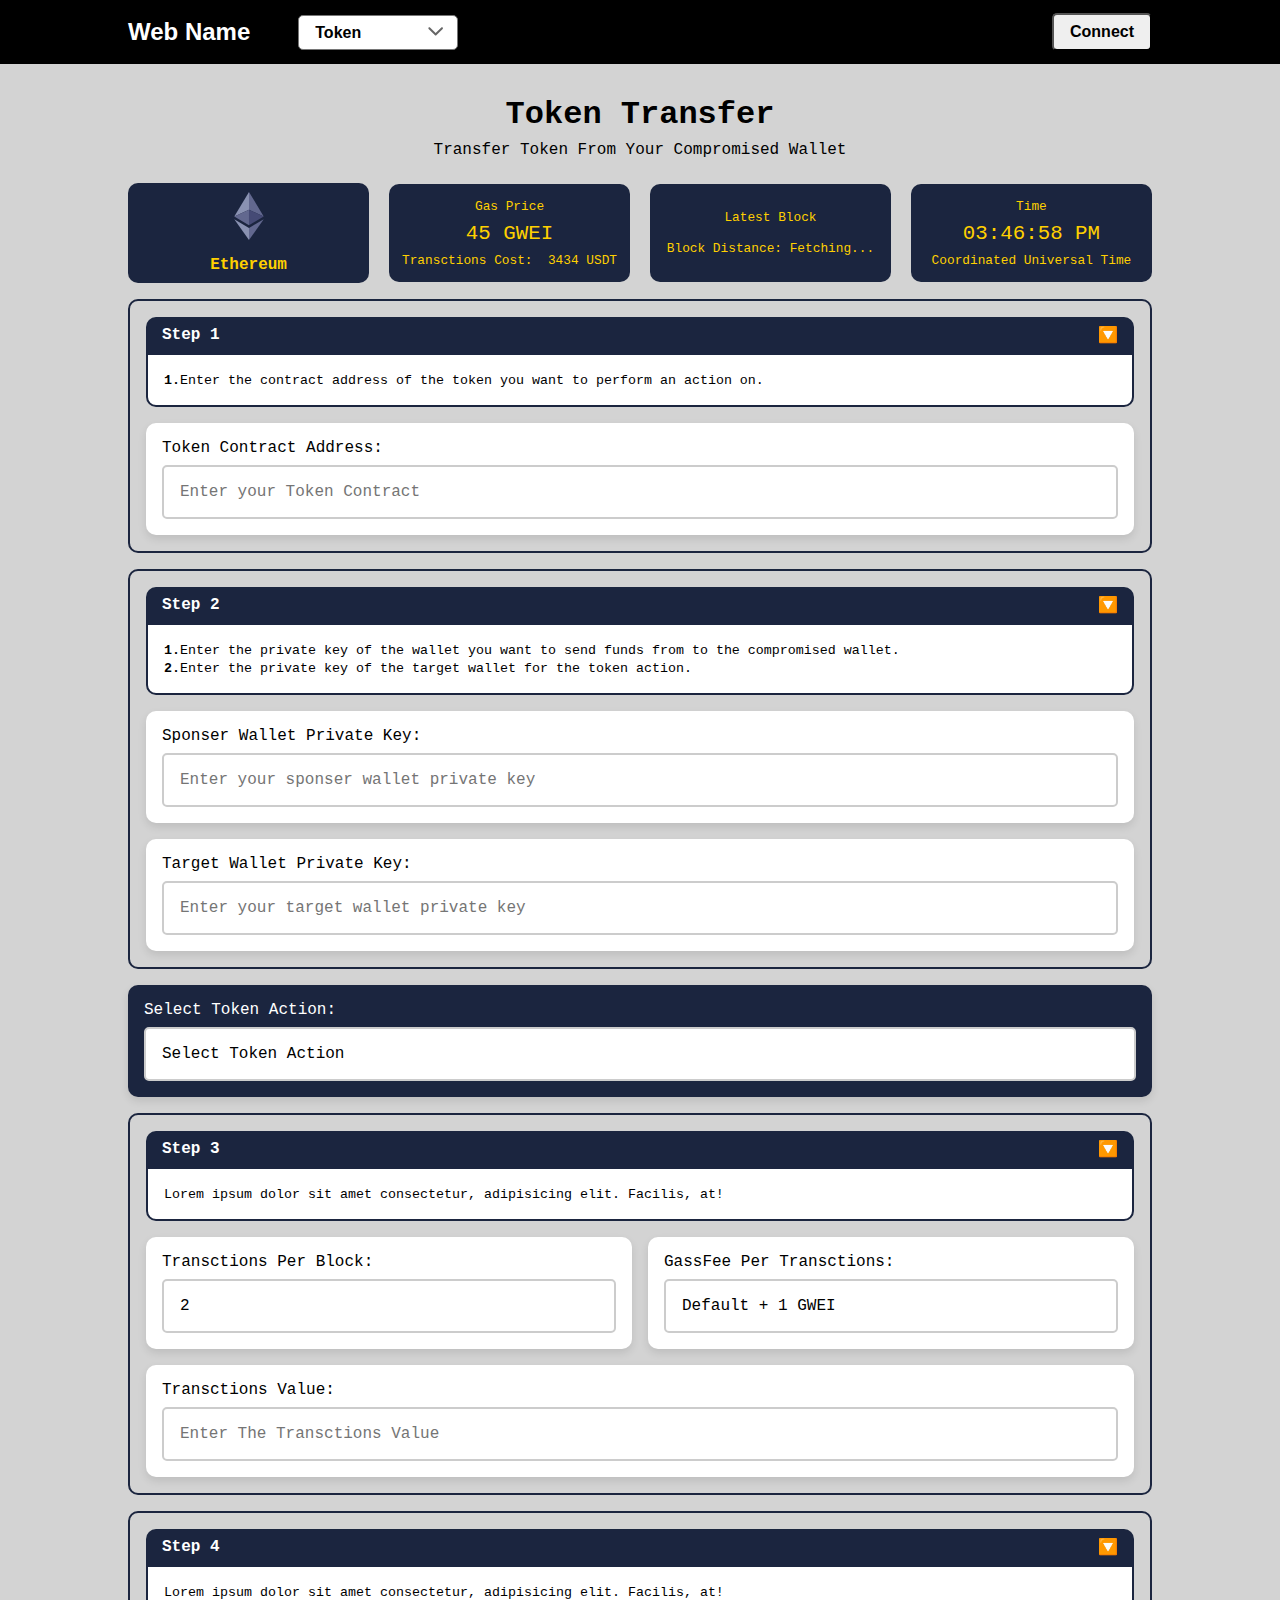
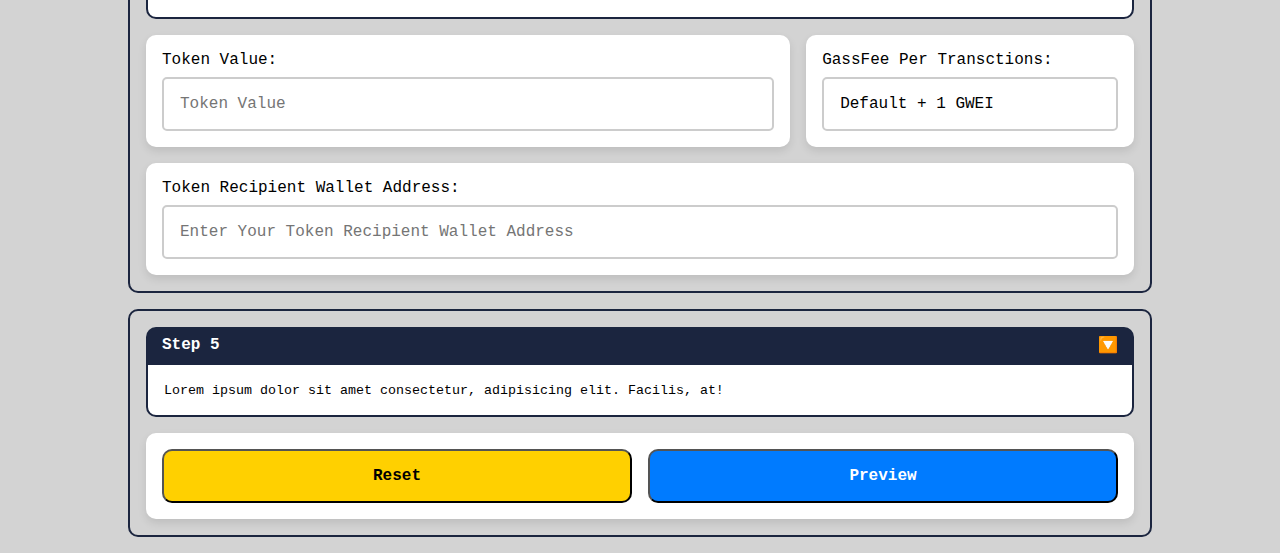
==== commit 7a38ef8b: "25/05/24" ====
--- a/public/token.html
+++ b/public/token.html
@@ -16,147 +16,9 @@
 
     <div class="main">
 
-      <div class="action_title_div" id="action_name">
-        <center>
-          <h1>Token Transfer</h1>
-
-          <div class="descriptionof_token_title" id="action_description">Transfer Token From Your Compromised Wallet</div>
-        </center>
-      </div>
-        
-      <div class="first_layer all_layer">
-          <div class="first_row_1 layer_row">
-              <div class="first_row_box_one">
-                  <img class="network_logo" src="assets/images/network/ethereum-eth-logo-diamond-purple.svg" alt="">
-                  <div><b>Ethereum</b></div>
-              </div>
-              <div class="first_row_box_two">
-                <div class="gas_price_into_title">Gas Price</div>
-                <div class="gas_price_into_gwei">45 GWEI</div>
-                <div class="gas_price_into_usdt">
-                    Transctions Cost: &nbsp;
-                    <p>3434</p>
-                    &nbsp;USDT
-                </div>
-              </div>
-              <div class="first_row_box_four">
-                <div class="block_into_title">Latest Block</div>
-                <div class="block_into_number">45234234</div>
-                <div class="block_into_timestapm">
-                  Block Destance:&nbsp;<span>3 Sec</span>
-                </div>
-              </div>
-              <div class="first_row_box_three">
-                <div class="time_into_title">Time</div>
-                <div id="time_zone_time" class="time_zone_time"></div>
-                <div id="time_zone_name" class="time_zone_name"></div>
-              </div>
-          </div>
-      </div>
-
-      <!-- step 1 netwok and chain and token contact address  -->
-      <div class="step_div">
-
-        <div class="step_heading_div">
-           <div class="step_name_arrow">
-              <b>Step 1</b>
-              <button>🔽</button>
-           </div>
-           <div class="step_description">
-            <small>Lorem ipsum dolor sit amet consectetur, adipisicing elit. Facilis, at!</small>
-           </div>
-        </div>
-
-        <div class="collapce_box" id="first_step_co_box">
-          <div class="second_layer all_layer">
-            <div class="second_row_1 layer_row">
-
-                  <div class="select_parent_div">
-                    <div class="input_title_div">Select Network:</div>
-                    <div class="select_arrow_contrainer">
-                      <select>
-                          <option value="" selected disabled>Select Network</option>
-                          <option value="">Main Network</option>
-                          <option value="">Test Network</option>
-                      </select>
-                    </div>
-                  </div>
-
-                  <div class="select_parent_div">
-                    <div class="input_title_div">Select Chain:</div>
-                    <select>
-                      <option value="" selected disabled>Select Chain</option>
-                      <option value="">Ethrerum</option>
-                      <option value="">BNB Chain</option>
-                  </select>
-                  </div>
-
-            </div>
-          </div>
-
-          <div class="third_layer all_layer">
-            <div class="third_row_1 layer_row">
-
-                  <div class="select_parent_div">
-                    <div class="input_title_div">Select Token Action:</div>
-                    <select>
-                      <option value="" selected disabled>Select Token Action</option>
-                      <option value="">Transfer Token</option>
-                      <option value="">Approve Token</option>
-                  </select>
-                  </div>
-
-            </div>
-          </div>
-
-          <div class="fourth_layer all_layer">
-            <div class="fourth_row_1 layer_row">
-              <div class="input-container">
-                <div class="input_title_div">Token Contract Address:</div>
-                  <input type="text" placeholder="Enter your Token Contract">
-              </div>
-            </div>
-          </div>
-        </div>
-
-      </div>
-
-      <!-- step 2 for user wallet private key , target wallet private key , token recipient address  -->
-      <div class="step_div">
-
-        <div class="step_heading_div">
-           <div class="step_name_arrow">
-              <b>Step 2</b>
-              <button>🔽</button>
-           </div>
-           <div class="step_description">
-            <small>Lorem ipsum dolor sit amet consectetur, adipisicing elit. Facilis, at!</small>
-           </div>
-        </div>
-
-        <div class="collapce_box" id="second_step_co_box">
-          
-          <div class="five_layer all_layer">
-            
-            <div class="five_row_1 layer_row">
-              <div class="input-container">
-                <div class="input_title_div">Sponser Wallet Private Key:</div>
-                  <input type="text" placeholder="Enter your sponser wallet private key">
-              </div>
-            </div>
-
-            <div class="five_row_2 layer_row">
-              <div class="input-container">
-                <div class="input_title_div">Target Wallet Private Key:</div>
-                  <input type="text" placeholder="Enter your target wallet private key">
-              </div>
-            </div>
-
-          </div>
-
-        </div>
-
-      </div>
+      <div style="width: 100%;" id="top_code"></div>
+
+      <!-- ============================================================================= -->
 
       <!-- set up user wallet details  -->
       <div class="step_div">
@@ -307,27 +169,36 @@
 
 </body>
 </html>
-<script src="assets/js/token.js"></script>
-
+
+<script src="assets/js/token_top.js"></script>
 
 <script>
   document.addEventListener('DOMContentLoaded', async function () {
     try {
       
       const header_fetch = fetch('../header.html');
-
-      const [header_fetch_response] = await Promise.all([header_fetch]);
+      const token_top_fetch = fetch('common/token_top.html');
+
+      const [header_fetch_response,token_top_fetch_response] = await Promise.all([header_fetch,token_top_fetch]);
 
       if (!header_fetch_response.ok) throw new Error('Network response for header was not ok'); 
+      if (!token_top_fetch_response.ok) throw new Error('Network response for header was not ok'); 
 
       const headerData = await header_fetch_response.text();
+      const token_topData = await token_top_fetch_response.text();
 
       document.querySelector('#header').innerHTML = headerData;
-
-      header();
+      document.querySelector('#top_code').innerHTML = token_topData;
+
+      controller();
     } catch (error) {
       console.error('Error loading header.html:', error);
     }
   });
-</script>
-
+
+  function controller(){
+    start_time();
+    get_block();
+  }
+
+</script>--- a/public/assets/css/token.css
+++ b/public/assets/css/token.css
@@ -4,80 +4,6 @@
 .main *{
     font-family: 'Courier New', Courier, monospace;
 }
-.action_title_div{
-    margin:1rem 00rem;
-}
-.descriptionof_token_title{
-    padding: 0.5rem;
-    background-color: transparent;
-    border-radius: 10px;
-    display: inline-block;
-}
-.first_row_1{
-    display: flex;
-    justify-content: space-between;
-    align-items: center;
-}    
-
-.first_row_box_one,
-.first_row_box_two,
-.first_row_box_three,
-.first_row_box_four{
-    padding: 10px;
-    border-radius: 10px;
-    background-color:var(--secondary_color);
-    width: 23.55%;
-    max-height:100px;
-    min-height:98px;
-
-    display:flex;
-    justify-content: center;
-    align-items: center;
-    flex-direction: column;
-}
-.first_row_box_one{
-    gap: 1rem;
-}
-.first_row_box_two,
-.first_row_box_three,
-.first_row_box_four{
-    gap: 0.5rem;
-}
-
-.first_row_box_three *{
-   color: var(--accent_color);
-}
-.first_row_box_two,
-.first_row_box_one,
-.first_row_box_four{
-    color: var(--accent_color);
-}
-.first_row_box_one .network_logo{
-   height: 3rem;
-   width: 3rem;
-}
-
-.block_into_number,
-.time_zone_time,
-.gas_price_into_gwei{
-    font-size: 1.3rem;
-}
-
-.time_into_title,
-.block_into_title,
-.gas_price_into_title{
-    font-size: 0.8rem;
-}
-.gas_price_into_usdt,
-.block_into_timestapm,
-.time_zone_name{
-    display: flex;
-    justify-content: center;
-    align-items: center;
-    font-size: 0.8rem;
-}
-
-
 
 .all_layer .layer_row {
     position: relative;
@@ -192,6 +118,7 @@
     transition:0.5s;
     /* display:none; */
 }
+
 .eight_layer .eight_row_1 .input-container{
     display: flex;
     justify-content: space-between;
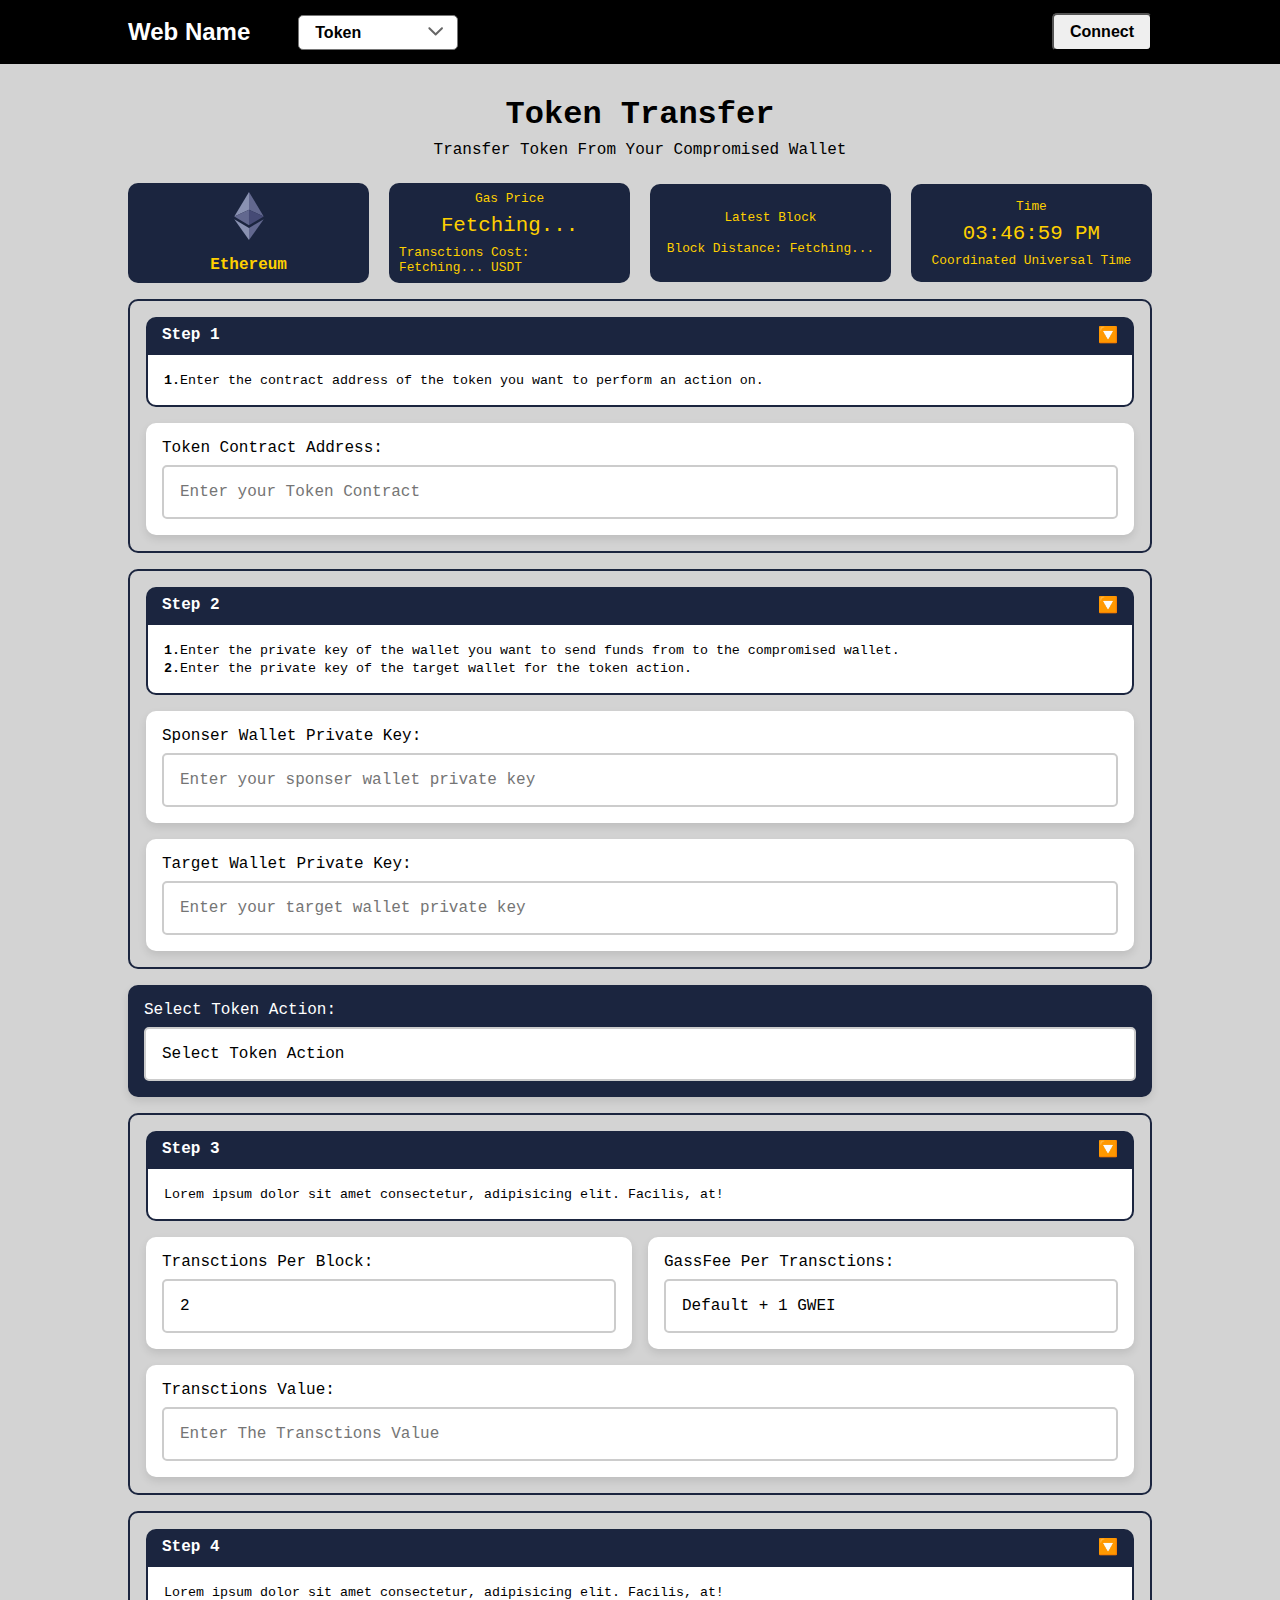
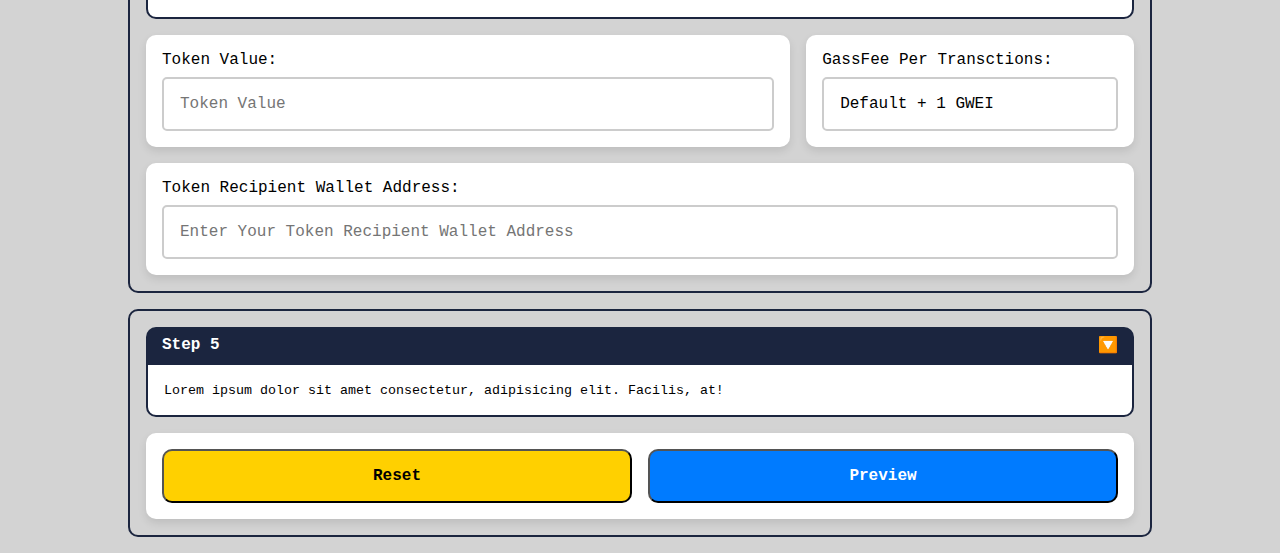
==== commit db2b82ce: "gas price fetch done" ====
--- a/public/token.html
+++ b/public/token.html
@@ -199,6 +199,7 @@
   function controller(){
     start_time();
     get_block();
+    get_gas_price()
   }
 
 </script>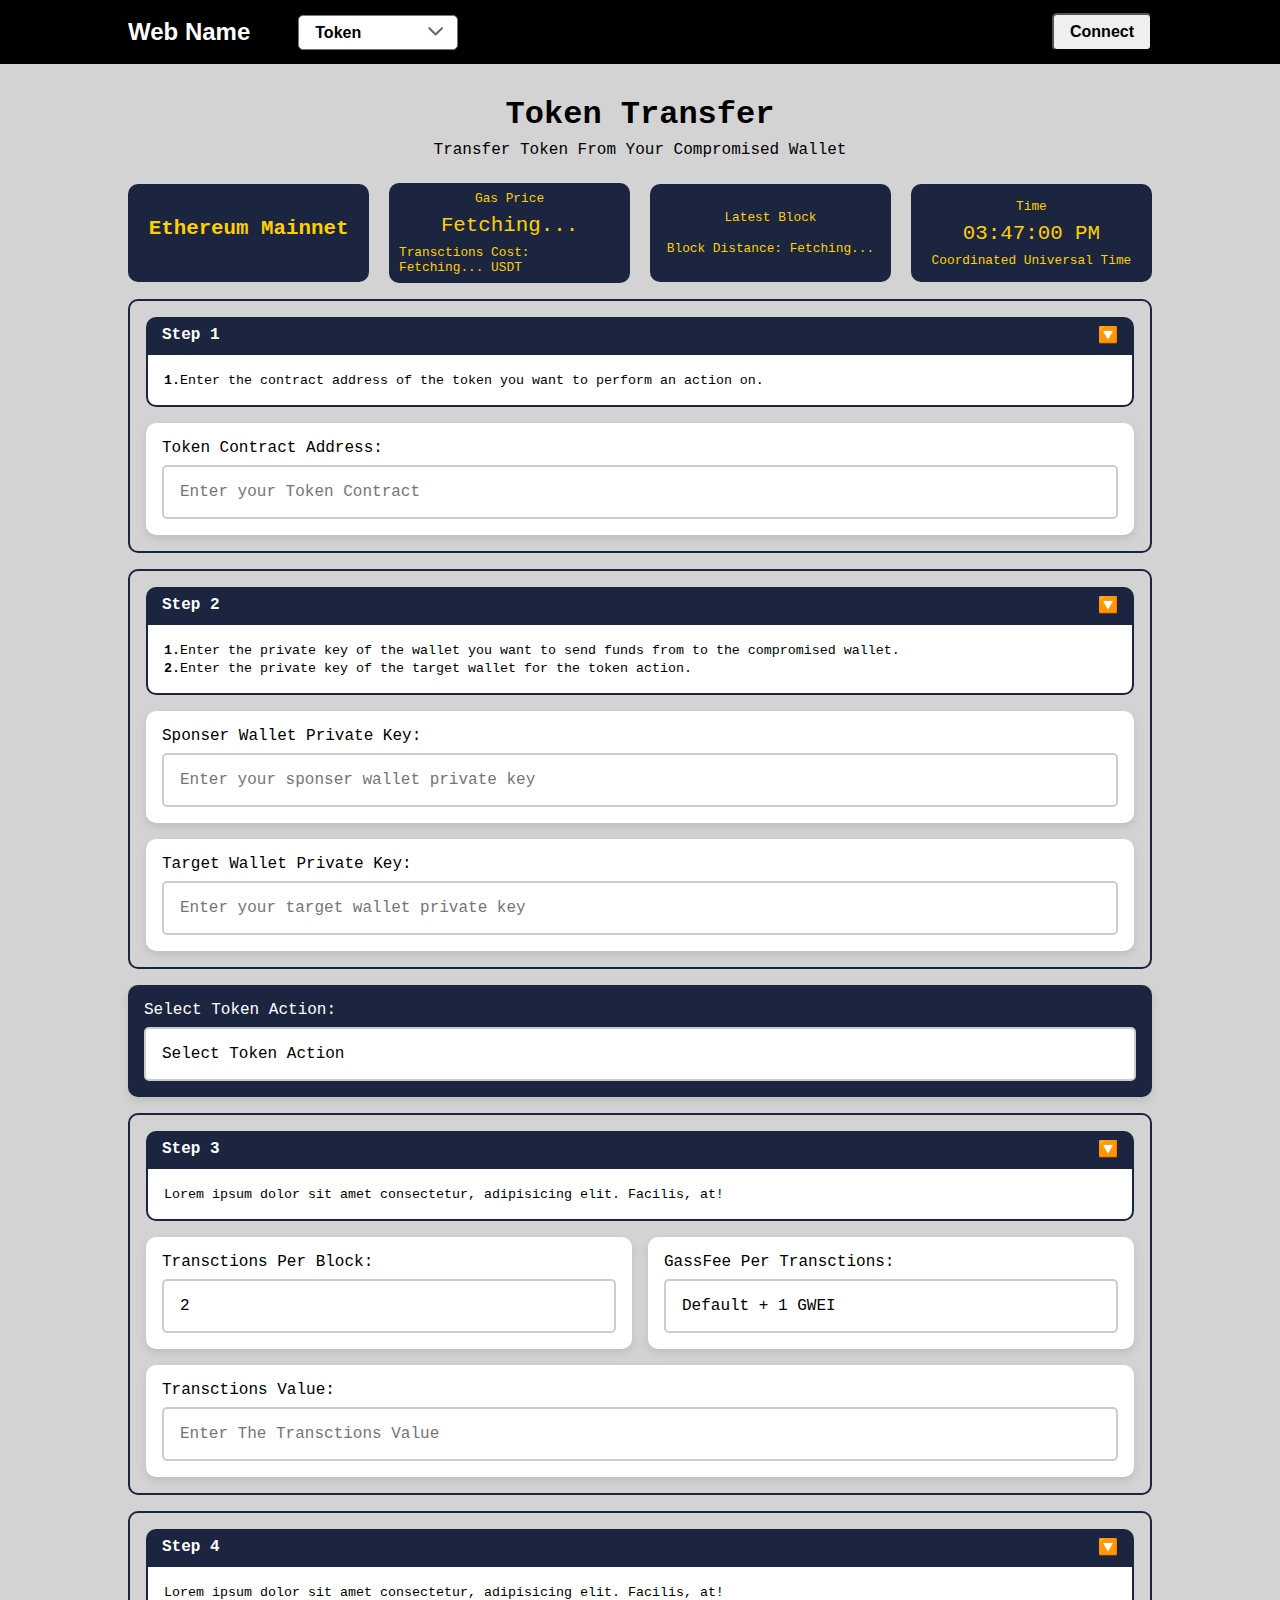
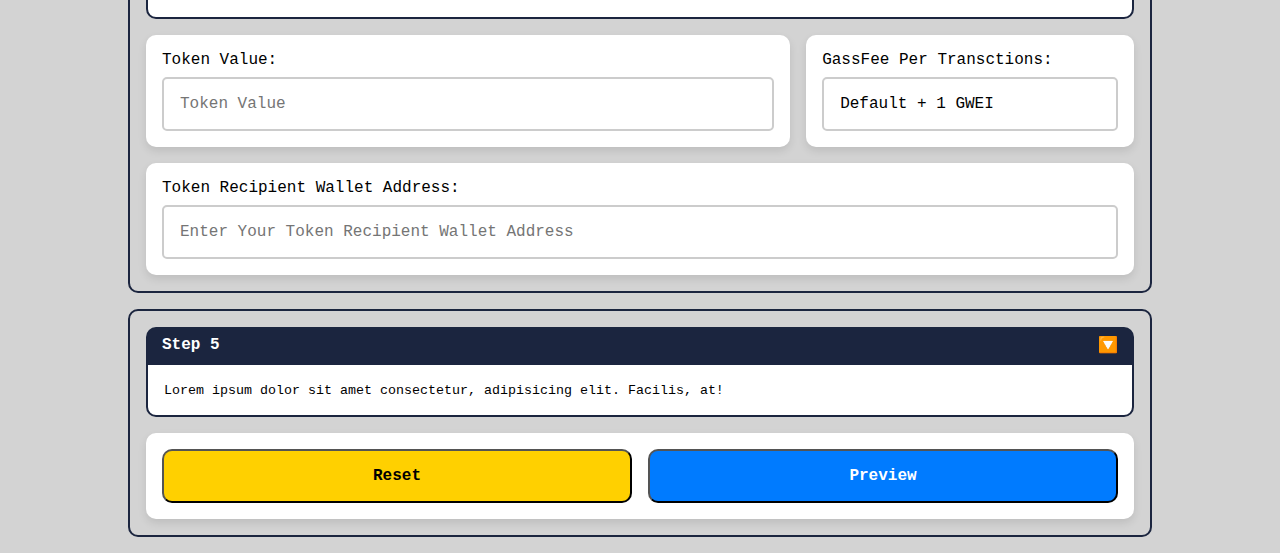
==== commit e0bd34cb: "25/05/24" ====
--- a/public/token.html
+++ b/public/token.html
@@ -170,7 +170,7 @@
 </body>
 </html>
 
-<script src="assets/js/token_top.js"></script>
+<script src="assets/js/token/token_top.js"></script>
 
 <script>
   document.addEventListener('DOMContentLoaded', async function () {
@@ -196,10 +196,12 @@
     }
   });
 
-  function controller(){
+  async function controller(){
+    await enable_window();
     start_time();
     get_block();
-    get_gas_price()
+    get_gas_price();
+    chain_action();
   }
 
 </script>